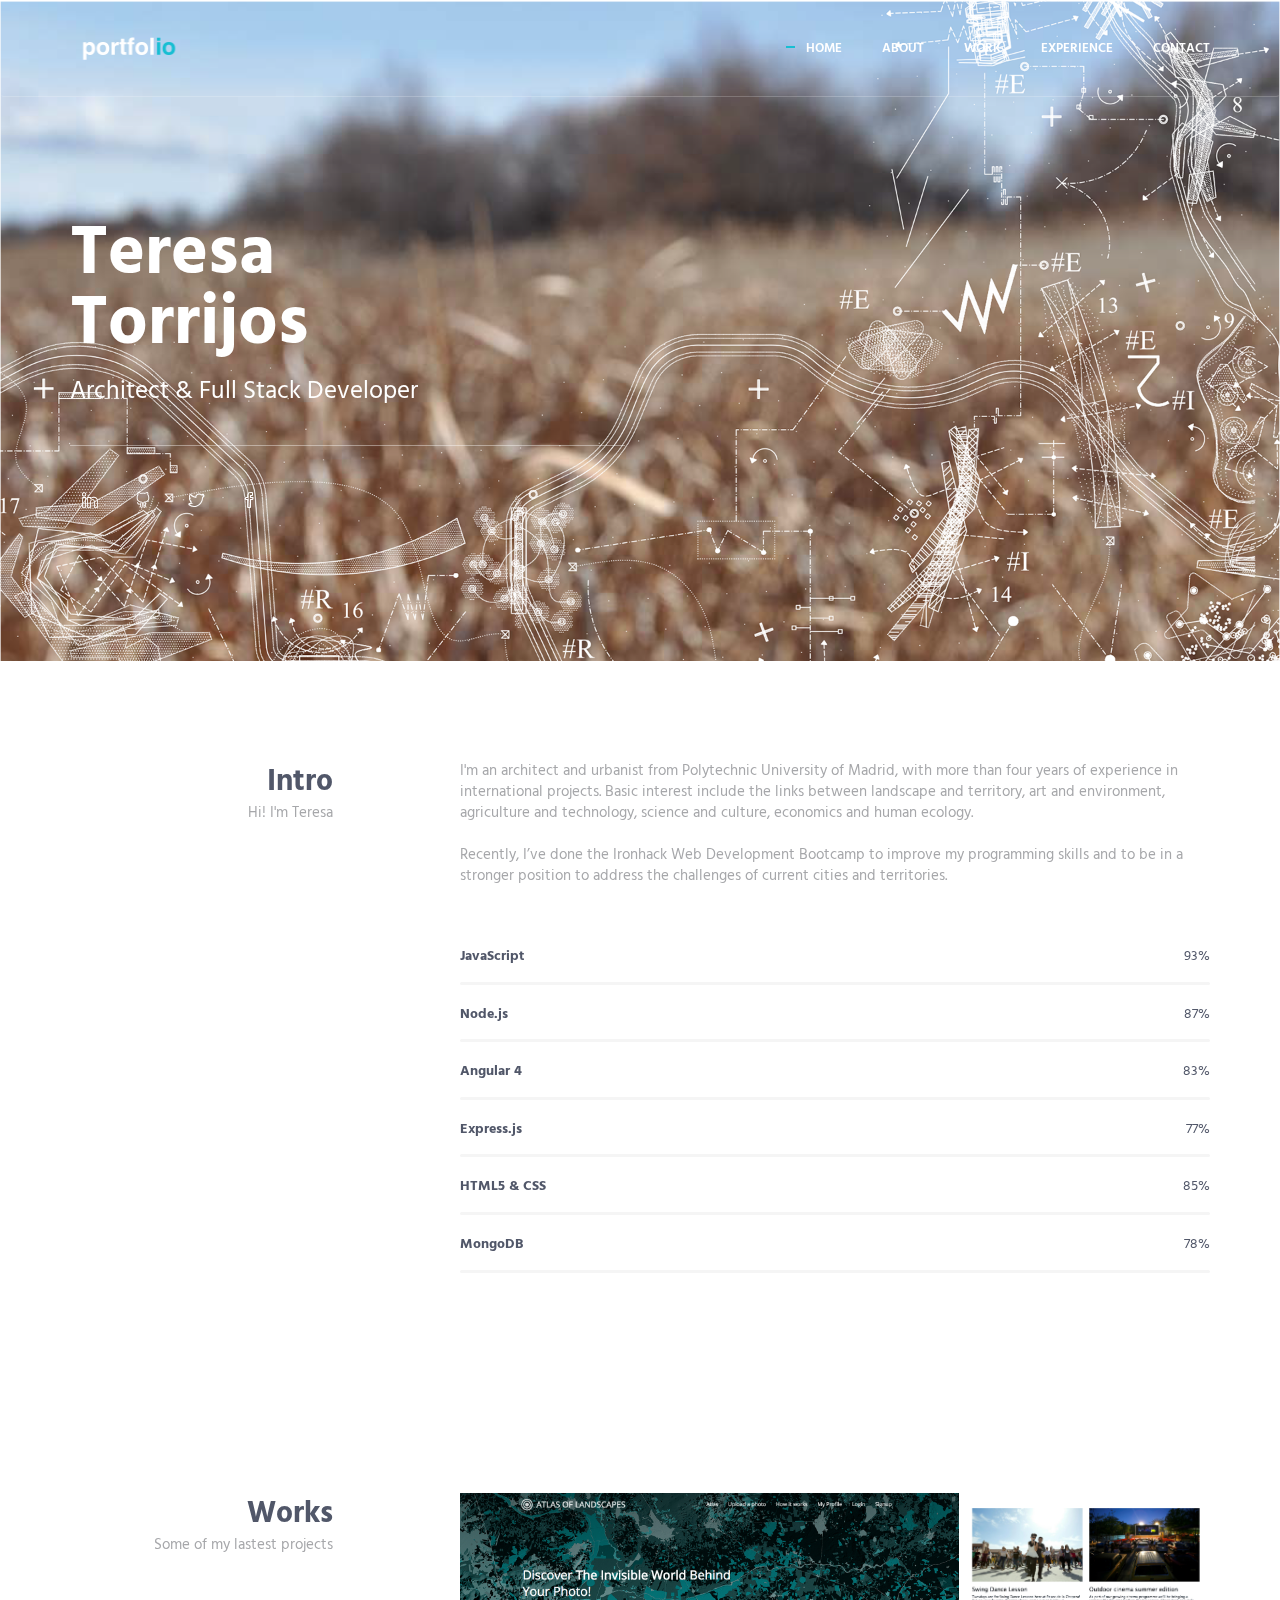
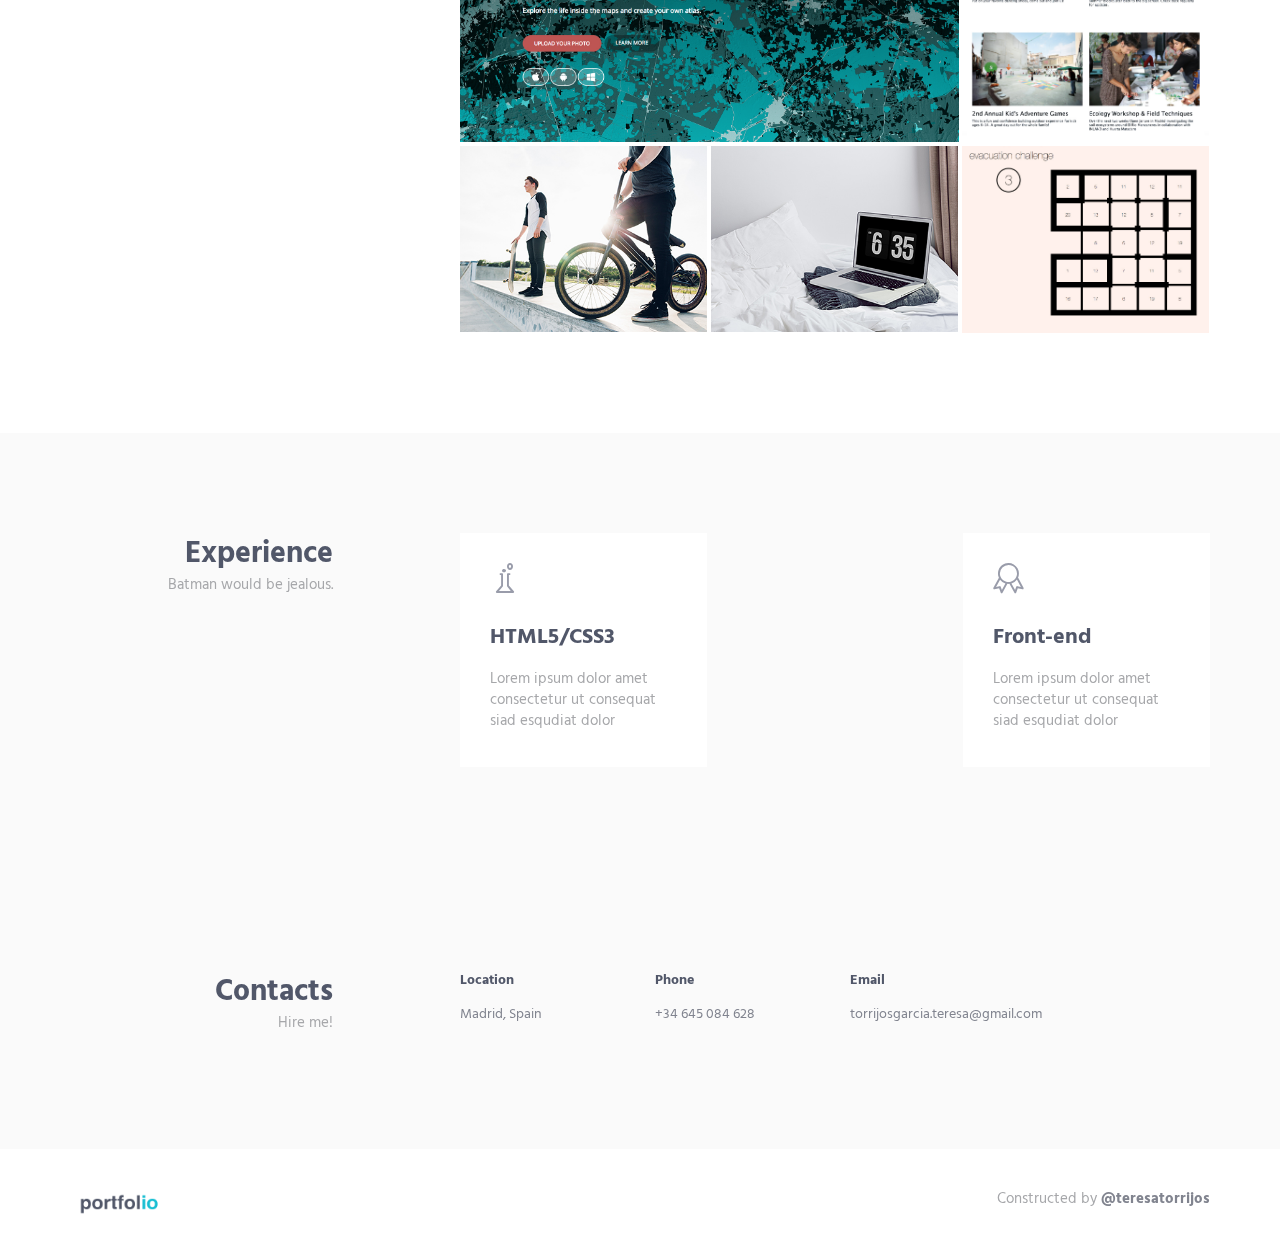
==== index.html @ eb43643d "WIP" ====
<!DOCTYPE html>

<html lang="en" class="no-js">
<!-- BEGIN HEAD -->

<head>
  <meta charset="utf-8" />
  <title>Teresa Torrijos Portfolio</title>
  <meta http-equiv="X-UA-Compatible" content="IE=edge">
  <meta content="width=device-width, initial-scale=1" name="viewport" />
  <meta content="" name="description" />
  <meta content="" name="author" />

  <!-- GLOBAL MANDATORY STYLES -->
  <link href="http://fonts.googleapis.com/css?family=Hind:300,400,500,600,700" rel="stylesheet" type="text/css">
  <link href="vendor/simple-line-icons/css/simple-line-icons.css" rel="stylesheet" type="text/css" />
  <link href="vendor/bootstrap/css/bootstrap.min.css" rel="stylesheet" type="text/css" />

  <!-- PAGE LEVEL PLUGIN STYLES -->
  <link href="css/animate.css" rel="stylesheet">

  <!-- THEME STYLES -->
  <link href="css/layout.min.css" rel="stylesheet" type="text/css" />

  <!-- Favicon -->
  <link rel="shortcut icon" href="favicon.ico" />
</head>
<!-- END HEAD -->

<!-- BODY -->

<body id="body" data-spy="scroll" data-target=".header">

  <!--========== HEADER ==========-->
  <header class="header navbar-fixed-top">
    <!-- Navbar -->
    <nav class="navbar" role="navigation">
      <div class="container">
        <!-- Brand and toggle get grouped for better mobile display -->
        <div class="menu-container js_nav-item">
          <button type="button" class="navbar-toggle" data-toggle="collapse" data-target=".nav-collapse">
                            <span class="sr-only">Toggle navigation</span>
                            <span class="toggle-icon"></span>
                        </button>

          <!-- Logo -->
          <div class="logo">
            <a class="logo-wrap" href="#body">
                                <img class="logo-img logo-img-main" src="img/logo1_w.png" alt="Logo">
                                <img class="logo-img logo-img-active" src="img/logo1.png" alt="Logo">
                            </a>
          </div>
          <!-- End Logo -->
        </div>

        <!-- Collect the nav links, forms, and other content for toggling -->
        <div class="collapse navbar-collapse nav-collapse">
          <div class="menu-container">
            <ul class="nav navbar-nav navbar-nav-right">
              <li class="js_nav-item nav-item"><a class="nav-item-child nav-item-hover" href="#body">Home</a></li>
              <li class="js_nav-item nav-item"><a class="nav-item-child nav-item-hover" href="#about">About</a></li>
              <li class="js_nav-item nav-item"><a class="nav-item-child nav-item-hover" href="#work">Work</a></li>
              <li class="js_nav-item nav-item"><a class="nav-item-child nav-item-hover" href="#experience">Experience</a></li>
              <li class="js_nav-item nav-item"><a class="nav-item-child nav-item-hover" href="#contact">Contact</a></li>
            </ul>
          </div>
        </div>
        <!-- End Navbar Collapse -->
      </div>
    </nav>
    <!-- Navbar -->
  </header>
  <!--========== END HEADER ==========-->

  <!--========== SLIDER ==========-->
  <div class="promo-block parallax-window" data-parallax="scroll" data-image-src="img/1920x1080/dibujoss.png">
    <div class="container">
      <div class="row">
        <div class="col-sm-6">
          <div class="promo-block-divider">
            <h1 class="promo-block-title">Teresa <br/> Torrijos</h1>
            <p class="promo-block-text">Architect &amp; Full Stack Developer</p>
          </div>
          <ul class="list-inline">
            <li><a href="https://www.linkedin.com/in/teresa-torrijos-garcia/" class="social-icons"><i class="icon-social-linkedin"></i></a></li>
            <li><a href="https://github.com/teresatorrijos" class="social-icons"><i class="icon-social-github"></i></a></li>
            <li><a href="https://twitter.com/teresatorrijos" class="social-icons"><i class="icon-social-twitter"></i></a></li>
            <li><a href="https://www.facebook.com/teresa.torrijos.garcia" class="social-icons"><i class="icon-social-facebook"></i></a></li>
            <!-- <li><a href="#" class="social-icons"><i class="icon-social-linkedin"></i></a></li> -->
          </ul>
        </div>
      </div>
      <!--// end row -->
    </div>
  </div>
  <!--========== SLIDER ==========-->

  <!--========== PAGE LAYOUT ==========-->
  <!-- About -->
  <div id="about">
    <div class="container content-lg">
      <div class="row">
        <div class="col-sm-3 sm-margin-b-30">
          <div class="text-right sm-text-left">
            <h2 class="margin-b-0">Intro</h2>
            <p>Hi! I'm Teresa</p>
          </div>
        </div>
        <div class="col-sm-8 col-sm-offset-1">
          <div class="margin-b-60">
            <p>I'm an architect and urbanist from Polytechnic University of Madrid, with more than four years of experience in international projects. Basic interest include the links between landscape and territory, art and environment, agriculture and
              technology, science and culture, economics and human ecology. <br>
              <br>
              Recently, I’ve done the Ironhack Web Development Bootcamp to improve my programming skills and to be in a stronger position to address the challenges of current cities and territories.
              </p>
          </div>

          <!-- Progress Box -->
          <div class="progress-box">
            <h5>JavaScript <span class="color-heading pull-right">93%</span></h5>
            <div class="progress">
              <div class="progress-bar bg-color-base" role="progressbar" data-width="93"></div>
            </div>
          </div>
          <div class="progress-box">
            <h5>Node.js <span class="color-heading pull-right">87%</span></h5>
            <div class="progress">
              <div class="progress-bar bg-color-base" role="progressbar" data-width="87"></div>
            </div>
          </div>
          <div class="progress-box">
            <h5>Angular 4 <span class="color-heading pull-right">83%</span></h5>
            <div class="progress">
              <div class="progress-bar bg-color-base" role="progressbar" data-width="83"></div>
            </div>
          </div>
          <div class="progress-box">
            <h5>Express.js <span class="color-heading pull-right">77%</span></h5>
            <div class="progress">
              <div class="progress-bar bg-color-base" role="progressbar" data-width="77"></div>
            </div>
          </div>
          <div class="progress-box">
            <h5>HTML5 & CSS <span class="color-heading pull-right">85%</span></h5>
            <div class="progress">
              <div class="progress-bar bg-color-base" role="progressbar" data-width="85"></div>
            </div>
          </div>
          <div class="progress-box">
            <h5>MongoDB <span class="color-heading pull-right">78%</span></h5>
            <div class="progress">
              <div class="progress-bar bg-color-base" role="progressbar" data-width="78"></div>
            </div>
          </div>
          <!-- End Progress Box -->
        </div>
      </div>
      <!--// end row -->
    </div>
  </div>
  <!-- End About -->

  <!-- Work -->
  <div id="work">
    <div class="container content-lg">
      <div class="row">
        <div class="col-sm-3 sm-margin-b-30">
          <div class="text-right sm-text-left">
            <h2 class="margin-b-0">Works</h2>
            <p>Some of my lastest projects</p>
          </div>
        </div>
        <div class="col-sm-8 col-sm-offset-1">
          <!-- Masonry Grid -->
          <div class="masonry-grid row row-space-2">
            <div class="masonry-grid-sizer col-xs-6 col-sm-6 col-md-1"></div>
            <div class="masonry-grid-item col-xs-12 col-sm-6 col-md-8 margin-b-4">
              <!-- Work -->
              <div class="work work-popup-trigger">
                <div class="work-overlay">
                  <img class="full-width img-responsive" src="img/800x400/atlas.jpg" alt="Atlas of Landscapes">
                </div>
                <div class="work-popup-overlay">
                  <div class="work-popup-content">
                    <a href="javascript:void(0);" class="work-popup-close">Hide</a>
                    <div class="margin-b-30">
                      <h3 class="margin-b-5">Atlas of Landscapes</h3>
                      <span>Final Project for Ironhack Web Dev Bootcamp</span>
                    </div>
                    <div class="row">
                      <div class="col-sm-8 work-popup-content-divider sm-margin-b-20">
                        <div class="margin-t-10 sm-margin-t-0">
                          <p>Duis aute irure dolor in reprehenderit in voluptate velit esse cillum dolore eu fugiat nulla pariatur. Excepteur sint occaecat cupidatat non proident, sunt in culpa qui officia deserunt mollit anim id est laborum.</p>
                          <!-- <p>Lorem ipsum dolor sit amet, consectetur adipisicing elit, sed do eiusmod tempor incididunt ut labore et dolore magna aliqua. Ut enim ad minim veniam, quis nostrud.</p> -->
                          <ul class="list-inline work-popup-tag">
                            <li class="work-popup-tag-item"><a class="work-popup-tag-link" target="_blank"  href="https://atlasofplaces.herokuapp.com/home">Open it here!</a></li>
                          </ul>
                        </div>
                      </div>
                      <div class="col-sm-4">
                        <div class="margin-t-10 sm-margin-t-0">
                          <p class="margin-b-5"><strong>Category:</strong> Web Development</p>
                          <p class="margin-b-5"><strong>Author:</strong> Teresa Torrijos</p>
                          <p class="margin-b-5"><strong>Year:</strong> 2017</p>
                          <!-- <p class="margin-b-5"><strong>Customer:</strong> Keenthemes</p> -->
                        </div>
                      </div>
                    </div>
                  </div>
                </div>
              </div>
              <!-- End Work -->
            </div>
            <div class="masonry-grid-item col-xs-12 col-sm-6 col-md-4 margin-b-4">
              <!-- Work -->
              <div class="work work-popup-trigger">
                <div class="work-overlay">
                  <img class="full-width img-responsive" src="img/397x400/community.jpg" alt="Community Plans">
                </div>
                <div class="work-popup-overlay">
                  <div class="work-popup-content">
                    <a href="javascript:void(0);" class="work-popup-close">Hide</a>
                    <div class="margin-b-30">
                      <h3 class="margin-b-5">Community Plans</h3>
                      <span>Second Project of Ironhack Web Dev Bootcamp</span>
                    </div>
                    <div class="row">
                      <div class="col-sm-8 work-popup-content-divider sm-margin-b-20">
                        <div class="margin-t-10 sm-margin-t-0">
                          <p>Duis aute irure dolor in reprehenderit in voluptate velit esse cillum dolore eu fugiat nulla pariatur. Excepteur sint occaecat cupidatat non proident, sunt in culpa qui officia deserunt mollit anim id est laborum.</p>
                          <p>Lorem ipsum dolor sit amet, consectetur adipisicing elit, sed do eiusmod tempor incididunt ut labore et dolore magna aliqua. Ut enim ad minim veniam, quis nostrud.</p>
                          <ul class="list-inline work-popup-tag">
                            <li class="work-popup-tag-item"><a class="work-popup-tag-link" target="_blank" href="https://comunity-plan.herokuapp.com/">Open it here!</a></li>
                          </ul>
                        </div>
                      </div>
                      <div class="col-sm-4">
                        <div class="margin-t-10 sm-margin-t-0">
                          <p class="margin-b-5"><strong>Project Leader:</strong> John Doe</p>
                          <p class="margin-b-5"><strong>Designer:</strong> Alisa Keys</p>
                          <p class="margin-b-5"><strong>Developer:</strong> Mark Doe</p>
                          <p class="margin-b-5"><strong>Customer:</strong> Keenthemes</p>
                        </div>
                      </div>
                    </div>
                  </div>
                </div>
              </div>
              <!-- End Work -->
            </div>
            <div class="masonry-grid-item col-xs-12 col-sm-6 col-md-4 md-margin-b-4">
              <!-- Work -->
              <div class="work work-popup-trigger">
                <div class="work-overlay">
                  <img class="full-width img-responsive" src="img/397x300/game.jpg" alt="Evacuation Challenge Game">
                </div>
                <div class="work-popup-overlay">
                  <div class="work-popup-content">
                    <a href="javascript:void(0);" class="work-popup-close">Hide</a>
                    <div class="margin-b-30">
                      <h3 class="margin-b-5">Evacuation Challenge Game</h3>
                      <span>First Project of Ironhack Web Dev Bootcamp</span>
                    </div>
                    <div class="row">
                      <div class="col-sm-8 work-popup-content-divider sm-margin-b-20">
                        <div class="margin-t-10 sm-margin-t-0">
                          <p>Duis aute irure dolor in reprehenderit in voluptate velit esse cillum dolore eu fugiat nulla pariatur. Excepteur sint occaecat cupidatat non proident, sunt in culpa qui officia deserunt mollit anim id est laborum.</p>
                          <p>Lorem ipsum dolor sit amet, consectetur adipisicing elit, sed do eiusmod tempor incididunt ut labore et dolore magna aliqua. Ut enim ad minim veniam, quis nostrud.</p>
                          <ul class="list-inline work-popup-tag">
                            <li class="work-popup-tag-item"><a class="work-popup-tag-link" target="_blank" href="https://teresatorrijos.github.io/Evacuation-Challenge-Game/">Open it here!</a></li>
                          </ul>
                        </div>
                      </div>
                      <div class="col-sm-4">
                        <div class="margin-t-10 sm-margin-t-0">
                          <p class="margin-b-5"><strong>Project Leader:</strong> John Doe</p>
                          <p class="margin-b-5"><strong>Designer:</strong> Alisa Keys</p>
                          <p class="margin-b-5"><strong>Developer:</strong> Mark Doe</p>
                          <p class="margin-b-5"><strong>Customer:</strong> Keenthemes</p>
                        </div>
                      </div>
                    </div>
                  </div>
                </div>
              </div>
              <!-- End Work -->
            </div>
            <div class="masonry-grid-item col-xs-12 col-sm-6 col-md-4 md-margin-b-4">
              <!-- Work -->
              <div class="work work-popup-trigger">
                <div class="work-overlay">
                  <img class="full-width img-responsive" src="img/397x300/02.jpg" alt="Portfolio Image">
                </div>
                <div class="work-popup-overlay">
                  <div class="work-popup-content">
                    <a href="javascript:void(0);" class="work-popup-close">Hide</a>
                    <div class="margin-b-30">
                      <h3 class="margin-b-5">Art Of Coding</h3>
                      <span>Clean &amp; Minimalistic Design</span>
                    </div>
                    <div class="row">
                      <div class="col-sm-8 work-popup-content-divider sm-margin-b-20">
                        <div class="margin-t-10 sm-margin-t-0">
                          <p>Duis aute irure dolor in reprehenderit in voluptate velit esse cillum dolore eu fugiat nulla pariatur. Excepteur sint occaecat cupidatat non proident, sunt in culpa qui officia deserunt mollit anim id est laborum.</p>
                          <p>Lorem ipsum dolor sit amet, consectetur adipisicing elit, sed do eiusmod tempor incididunt ut labore et dolore magna aliqua. Ut enim ad minim veniam, quis nostrud.</p>
                          <ul class="list-inline work-popup-tag">
                            <li class="work-popup-tag-item"><a class="work-popup-tag-link" href="#">Design,</a></li>
                            <li class="work-popup-tag-item"><a class="work-popup-tag-link" href="#">Coding,</a></li>
                            <li class="work-popup-tag-item"><a class="work-popup-tag-link" href="#">Portfolio</a></li>
                          </ul>
                        </div>
                      </div>
                      <div class="col-sm-4">
                        <div class="margin-t-10 sm-margin-t-0">
                          <p class="margin-b-5"><strong>Project Leader:</strong> John Doe</p>
                          <p class="margin-b-5"><strong>Designer:</strong> Alisa Keys</p>
                          <p class="margin-b-5"><strong>Developer:</strong> Mark Doe</p>
                          <p class="margin-b-5"><strong>Customer:</strong> Keenthemes</p>
                        </div>
                      </div>
                    </div>
                  </div>
                </div>
              </div>
              <!-- End Work -->
            </div>
            <div class="masonry-grid-item col-xs-12 col-sm-6 col-md-4">
              <!-- Work -->
              <div class="work work-popup-trigger">
                <div class="work-overlay">
                  <img class="full-width img-responsive" src="img/397x300/03.jpg" alt="Portfolio Image">
                </div>
                <div class="work-popup-overlay">
                  <div class="work-popup-content">
                    <a href="javascript:void(0);" class="work-popup-close">Hide</a>
                    <div class="margin-b-30">
                      <h3 class="margin-b-5">Art Of Coding</h3>
                      <span>Clean &amp; Minimalistic Design</span>
                    </div>
                    <div class="row">
                      <div class="col-sm-8 work-popup-content-divider sm-margin-b-20">
                        <div class="margin-t-10 sm-margin-t-0">
                          <p>Duis aute irure dolor in reprehenderit in voluptate velit esse cillum dolore eu fugiat nulla pariatur. Excepteur sint occaecat cupidatat non proident, sunt in culpa qui officia deserunt mollit anim id est laborum.</p>
                          <p>Lorem ipsum dolor sit amet, consectetur adipisicing elit, sed do eiusmod tempor incididunt ut labore et dolore magna aliqua. Ut enim ad minim veniam, quis nostrud.</p>
                          <ul class="list-inline work-popup-tag">
                            <li class="work-popup-tag-item"><a class="work-popup-tag-link" href="#">Design,</a></li>
                            <li class="work-popup-tag-item"><a class="work-popup-tag-link" href="#">Coding,</a></li>
                            <li class="work-popup-tag-item"><a class="work-popup-tag-link" href="#">Portfolio</a></li>
                          </ul>
                        </div>
                      </div>
                      <div class="col-sm-4">
                        <div class="margin-t-10 sm-margin-t-0">
                          <p class="margin-b-5"><strong>Project Leader:</strong> John Doe</p>
                          <p class="margin-b-5"><strong>Designer:</strong> Alisa Keys</p>
                          <p class="margin-b-5"><strong>Developer:</strong> Mark Doe</p>
                          <p class="margin-b-5"><strong>Customer:</strong> Keenthemes</p>
                        </div>
                      </div>
                    </div>
                  </div>
                </div>
              </div>
              <!-- End Work -->
            </div>
          </div>
          <!-- End Masonry Grid -->
        </div>
      </div>
      <!--// end row -->
    </div>
  </div>
  <!-- End Work -->
  <!-- Experience -->
  <div id="experience">
    <div class="bg-color-sky-light" data-auto-height="true">
      <div class="container content-lg">
        <div class="row">
          <div class="col-sm-3 sm-margin-b-30">
            <div class="text-right sm-text-left">
              <h2 class="margin-b-0">Experience</h2>
              <p>Batman would be jealous.</p>
            </div>
          </div>
          <div class="col-sm-8 col-sm-offset-1">
            <div class="row row-space-2 margin-b-4">
              <div class="col-md-4 md-margin-b-4">
                <div class="service" data-height="height">
                  <div class="service-element">
                    <i class="service-icon icon-chemistry"></i>
                  </div>
                  <div class="service-info">
                    <h3>HTML5/CSS3</h3>
                    <p class="margin-b-5">Lorem ipsum dolor amet consectetur ut consequat siad esqudiat dolor</p>
                  </div>
                  <a href="#" class="content-wrapper-link"></a>
                </div>
              </div>
              <div class="col-md-4 md-margin-b-4">
                <div class="service bg-color-base wow zoomIn" data-height="height" data-wow-duration=".3" data-wow-delay=".1s">
                  <div class="service-element">
                    <i class="service-icon color-white icon-screen-tablet"></i>
                  </div>
                  <div class="service-info">
                    <h3 class="color-white">Photoshop</h3>
                    <p class="color-white margin-b-5">Lorem ipsum dolor amet consectetur ut consequat siad esqudiat dolor</p>
                  </div>
                  <a href="#" class="content-wrapper-link"></a>
                </div>
              </div>
              <div class="col-md-4">
                <div class="service" data-height="height">
                  <div class="service-element">
                    <i class="service-icon icon-badge"></i>
                  </div>
                  <div class="service-info">
                    <h3>Front-end</h3>
                    <p class="margin-b-5">Lorem ipsum dolor amet consectetur ut consequat siad esqudiat dolor</p>
                  </div>
                  <a href="#" class="content-wrapper-link"></a>
                </div>
              </div>
            </div>
            <!--// end row -->
          </div>
        </div>
        <!--// end row -->
      </div>
    </div>
  </div>
  <!-- End Experience -->


  <!-- Contact -->
  <div id="contact">
    <div class="bg-color-sky-light">
      <div class="container content-lg">
        <div class="row">
          <div class="col-sm-3 sm-margin-b-30">
            <div class="text-right sm-text-left">
              <h2 class="margin-b-0">Contacts</h2>
              <p>Hire me!</p>
            </div>
          </div>
          <div class="col-sm-8 col-sm-offset-1">
            <div class="row">
              <div class="col-md-3 col-xs-6 md-margin-b-30">
                <h5>Location</h5>
                <a href="#">Madrid, Spain</a>
              </div>
              <div class="col-md-3 col-xs-6 md-margin-b-30">
                <h5>Phone</h5>
                <a href="#">+34 645 084 628</a>
              </div>
              <div class="col-md-3 col-xs-6">
                <h5>Email</h5>
                <a href="mailto:#">torrijosgarcia.teresa@gmail.com</a>
              </div>
              <!-- <div class="col-md-3 col-xs-6">
                <h5>Web</h5>
                <a href="#">this_web</a>
              </div> -->
            </div>
          </div>
        </div>
        <!--// end row -->
      </div>
    </div>
  </div>
  <!-- End Contact -->
  <!--========== END PAGE LAYOUT ==========-->

  <!--========== FOOTER ==========-->
  <footer class="footer">
    <div class="content container">
      <div class="row">
        <div class="col-xs-6">
          <img class="footer-logo" src="img/logo1.png" alt="Logo">
        </div>
        <div class="col-xs-6 text-right sm-text-left">
          <p class="margin-b-0">
            <!-- <a class="fweight-700" href="http://keenthemes.com/preview/aircv/"></a> -->
            Constructed by
            <a class="fweight-700" href="https://github.com/teresatorrijos">@teresatorrijos</a>
          </p>
        </div>
      </div>
      <!--// end row -->
    </div>
  </footer>
  <!--========== END FOOTER ==========-->

  <!-- Back To Top -->
  <a href="javascript:void(0);" class="js-back-to-top back-to-top">Top</a>

  <!-- JAVASCRIPTS(Load javascripts at bottom, this will reduce page load time) -->
  <!-- CORE PLUGINS -->
  <script src="vendor/jquery.min.js" type="text/javascript"></script>
  <script src="vendor/jquery-migrate.min.js" type="text/javascript"></script>
  <script src="vendor/bootstrap/js/bootstrap.min.js" type="text/javascript"></script>

  <!-- PAGE LEVEL PLUGINS -->
  <script src="vendor/jquery.easing.js" type="text/javascript"></script>
  <script src="vendor/jquery.back-to-top.js" type="text/javascript"></script>
  <script src="vendor/jquery.smooth-scroll.js" type="text/javascript"></script>
  <script src="vendor/jquery.wow.min.js" type="text/javascript"></script>
  <script src="vendor/jquery.parallax.min.js" type="text/javascript"></script>
  <script src="vendor/jquery.appear.js" type="text/javascript"></script>
  <script src="vendor/masonry/jquery.masonry.pkgd.min.js" type="text/javascript"></script>
  <script src="vendor/masonry/imagesloaded.pkgd.min.js" type="text/javascript"></script>

  <!-- PAGE LEVEL SCRIPTS -->
  <script src="js/layout.min.js" type="text/javascript"></script>
  <script src="js/components/progress-bar.min.js" type="text/javascript"></script>
  <script src="js/components/masonry.min.js" type="text/javascript"></script>
  <script src="js/components/wow.min.js" type="text/javascript"></script>

</body>
<!-- END BODY -->

</html>
---- vendor/simple-line-icons/css/simple-line-icons.css ----
@font-face {
  font-family: 'simple-line-icons';
  src: url('../fonts/Simple-Line-Icons.eot?v=2.3.2');
  src: url('../fonts/Simple-Line-Icons.eot?v=2.3.2#iefix') format('embedded-opentype'), url('../fonts/Simple-Line-Icons.woff2?v=2.3.2') format('woff2'), url('../fonts/Simple-Line-Icons.ttf?v=2.3.2') format('truetype'), url('../fonts/Simple-Line-Icons.woff?v=2.3.2') format('woff'), url('../fonts/Simple-Line-Icons.svg?v=2.3.2#simple-line-icons') format('svg');
  font-weight: normal;
  font-style: normal;
}
/*
 Use the following CSS code if you want to have a class per icon.
 Instead of a list of all class selectors, you can use the generic [class*="icon-"] selector, but it's slower:
*/
.icon-user,
.icon-people,
.icon-user-female,
.icon-user-follow,
.icon-user-following,
.icon-user-unfollow,
.icon-login,
.icon-logout,
.icon-emotsmile,
.icon-phone,
.icon-call-end,
.icon-call-in,
.icon-call-out,
.icon-map,
.icon-location-pin,
.icon-direction,
.icon-directions,
.icon-compass,
.icon-layers,
.icon-menu,
.icon-list,
.icon-options-vertical,
.icon-options,
.icon-arrow-down,
.icon-arrow-left,
.icon-arrow-right,
.icon-arrow-up,
.icon-arrow-up-circle,
.icon-arrow-left-circle,
.icon-arrow-right-circle,
.icon-arrow-down-circle,
.icon-check,
.icon-clock,
.icon-plus,
.icon-minus,
.icon-close,
.icon-exclamation,
.icon-organization,
.icon-trophy,
.icon-screen-smartphone,
.icon-screen-desktop,
.icon-plane,
.icon-notebook,
.icon-mustache,
.icon-mouse,
.icon-magnet,
.icon-energy,
.icon-disc,
.icon-cursor,
.icon-cursor-move,
.icon-crop,
.icon-chemistry,
.icon-speedometer,
.icon-shield,
.icon-screen-tablet,
.icon-magic-wand,
.icon-hourglass,
.icon-graduation,
.icon-ghost,
.icon-game-controller,
.icon-fire,
.icon-eyeglass,
.icon-envelope-open,
.icon-envelope-letter,
.icon-bell,
.icon-badge,
.icon-anchor,
.icon-wallet,
.icon-vector,
.icon-speech,
.icon-puzzle,
.icon-printer,
.icon-present,
.icon-playlist,
.icon-pin,
.icon-picture,
.icon-handbag,
.icon-globe-alt,
.icon-globe,
.icon-folder-alt,
.icon-folder,
.icon-film,
.icon-feed,
.icon-drop,
.icon-drawer,
.icon-docs,
.icon-doc,
.icon-diamond,
.icon-cup,
.icon-calculator,
.icon-bubbles,
.icon-briefcase,
.icon-book-open,
.icon-basket-loaded,
.icon-basket,
.icon-bag,
.icon-action-undo,
.icon-action-redo,
.icon-wrench,
.icon-umbrella,
.icon-trash,
.icon-tag,
.icon-support,
.icon-frame,
.icon-size-fullscreen,
.icon-size-actual,
.icon-shuffle,
.icon-share-alt,
.icon-share,
.icon-rocket,
.icon-question,
.icon-pie-chart,
.icon-pencil,
.icon-note,
.icon-loop,
.icon-home,
.icon-grid,
.icon-graph,
.icon-microphone,
.icon-music-tone-alt,
.icon-music-tone,
.icon-earphones-alt,
.icon-earphones,
.icon-equalizer,
.icon-like,
.icon-dislike,
.icon-control-start,
.icon-control-rewind,
.icon-control-play,
.icon-control-pause,
.icon-control-forward,
.icon-control-end,
.icon-volume-1,
.icon-volume-2,
.icon-volume-off,
.icon-calendar,
.icon-bulb,
.icon-chart,
.icon-ban,
.icon-bubble,
.icon-camrecorder,
.icon-camera,
.icon-cloud-download,
.icon-cloud-upload,
.icon-envelope,
.icon-eye,
.icon-flag,
.icon-heart,
.icon-info,
.icon-key,
.icon-link,
.icon-lock,
.icon-lock-open,
.icon-magnifier,
.icon-magnifier-add,
.icon-magnifier-remove,
.icon-paper-clip,
.icon-paper-plane,
.icon-power,
.icon-refresh,
.icon-reload,
.icon-settings,
.icon-star,
.icon-symbol-female,
.icon-symbol-male,
.icon-target,
.icon-credit-card,
.icon-paypal,
.icon-social-tumblr,
.icon-social-twitter,
.icon-social-facebook,
.icon-social-instagram,
.icon-social-linkedin,
.icon-social-pinterest,
.icon-social-github,
.icon-social-google,
.icon-social-reddit,
.icon-social-skype,
.icon-social-dribbble,
.icon-social-behance,
.icon-social-foursqare,
.icon-social-soundcloud,
.icon-social-spotify,
.icon-social-stumbleupon,
.icon-social-youtube,
.icon-social-dropbox {
  font-family: 'simple-line-icons';
  speak: none;
  font-style: normal;
  font-weight: normal;
  font-variant: normal;
  text-transform: none;
  line-height: 1;
  /* Better Font Rendering =========== */
  -webkit-font-smoothing: antialiased;
  -moz-osx-font-smoothing: grayscale;
}
.icon-user:before {
  content: "\e005";
}
.icon-people:before {
  content: "\e001";
}
.icon-user-female:before {
  content: "\e000";
}
.icon-user-follow:before {
  content: "\e002";
}
.icon-user-following:before {
  content: "\e003";
}
.icon-user-unfollow:before {
  content: "\e004";
}
.icon-login:before {
  content: "\e066";
}
.icon-logout:before {
  content: "\e065";
}
.icon-emotsmile:before {
  content: "\e021";
}
.icon-phone:before {
  content: "\e600";
}
.icon-call-end:before {
  content: "\e048";
}
.icon-call-in:before {
  content: "\e047";
}
.icon-call-out:before {
  content: "\e046";
}
.icon-map:before {
  content: "\e033";
}
.icon-location-pin:before {
  content: "\e096";
}
.icon-direction:before {
  content: "\e042";
}
.icon-directions:before {
  content: "\e041";
}
.icon-compass:before {
  content: "\e045";
}
.icon-layers:before {
  content: "\e034";
}
.icon-menu:before {
  content: "\e601";
}
.icon-list:before {
  content: "\e067";
}
.icon-options-vertical:before {
  content: "\e602";
}
.icon-options:before {
  content: "\e603";
}
.icon-arrow-down:before {
  content: "\e604";
}
.icon-arrow-left:before {
  content: "\e605";
}
.icon-arrow-right:before {
  content: "\e606";
}
.icon-arrow-up:before {
  content: "\e607";
}
.icon-arrow-up-circle:before {
  content: "\e078";
}
.icon-arrow-left-circle:before {
  content: "\e07a";
}
.icon-arrow-right-circle:before {
  content: "\e079";
}
.icon-arrow-down-circle:before {
  content: "\e07b";
}
.icon-check:before {
  content: "\e080";
}
.icon-clock:before {
  content: "\e081";
}
.icon-plus:before {
  content: "\e095";
}
.icon-minus:before {
  content: "\e615";
}
.icon-close:before {
  content: "\e082";
}
.icon-exclamation:before {
  content: "\e617";
}
.icon-organization:before {
  content: "\e616";
}
.icon-trophy:before {
  content: "\e006";
}
.icon-screen-smartphone:before {
  content: "\e010";
}
.icon-screen-desktop:before {
  content: "\e011";
}
.icon-plane:before {
  content: "\e012";
}
.icon-notebook:before {
  content: "\e013";
}
.icon-mustache:before {
  content: "\e014";
}
.icon-mouse:before {
  content: "\e015";
}
.icon-magnet:before {
  content: "\e016";
}
.icon-energy:before {
  content: "\e020";
}
.icon-disc:before {
  content: "\e022";
}
.icon-cursor:before {
  content: "\e06e";
}
.icon-cursor-move:before {
  content: "\e023";
}
.icon-crop:before {
  content: "\e024";
}
.icon-chemistry:before {
  content: "\e026";
}
.icon-speedometer:before {
  content: "\e007";
}
.icon-shield:before {
  content: "\e00e";
}
.icon-screen-tablet:before {
  content: "\e00f";
}
.icon-magic-wand:before {
  content: "\e017";
}
.icon-hourglass:before {
  content: "\e018";
}
.icon-graduation:before {
  content: "\e019";
}
.icon-ghost:before {
  content: "\e01a";
}
.icon-game-controller:before {
  content: "\e01b";
}
.icon-fire:before {
  content: "\e01c";
}
.icon-eyeglass:before {
  content: "\e01d";
}
.icon-envelope-open:before {
  content: "\e01e";
}
.icon-envelope-letter:before {
  content: "\e01f";
}
.icon-bell:before {
  content: "\e027";
}
.icon-badge:before {
  content: "\e028";
}
.icon-anchor:before {
  content: "\e029";
}
.icon-wallet:before {
  content: "\e02a";
}
.icon-vector:before {
  content: "\e02b";
}
.icon-speech:before {
  content: "\e02c";
}
.icon-puzzle:before {
  content: "\e02d";
}
.icon-printer:before {
  content: "\e02e";
}
.icon-present:before {
  content: "\e02f";
}
.icon-playlist:before {
  content: "\e030";
}
.icon-pin:before {
  content: "\e031";
}
.icon-picture:before {
  content: "\e032";
}
.icon-handbag:before {
  content: "\e035";
}
.icon-globe-alt:before {
  content: "\e036";
}
.icon-globe:before {
  content: "\e037";
}
.icon-folder-alt:before {
  content: "\e039";
}
.icon-folder:before {
  content: "\e089";
}
.icon-film:before {
  content: "\e03a";
}
.icon-feed:before {
  content: "\e03b";
}
.icon-drop:before {
  content: "\e03e";
}
.icon-drawer:before {
  content: "\e03f";
}
.icon-docs:before {
  content: "\e040";
}
.icon-doc:before {
  content: "\e085";
}
.icon-diamond:before {
  content: "\e043";
}
.icon-cup:before {
  content: "\e044";
}
.icon-calculator:before {
  content: "\e049";
}
.icon-bubbles:before {
  content: "\e04a";
}
.icon-briefcase:before {
  content: "\e04b";
}
.icon-book-open:before {
  content: "\e04c";
}
.icon-basket-loaded:before {
  content: "\e04d";
}
.icon-basket:before {
  content: "\e04e";
}
.icon-bag:before {
  content: "\e04f";
}
.icon-action-undo:before {
  content: "\e050";
}
.icon-action-redo:before {
  content: "\e051";
}
.icon-wrench:before {
  content: "\e052";
}
.icon-umbrella:before {
  content: "\e053";
}
.icon-trash:before {
  content: "\e054";
}
.icon-tag:before {
  content: "\e055";
}
.icon-support:before {
  content: "\e056";
}
.icon-frame:before {
  content: "\e038";
}
.icon-size-fullscreen:before {
  content: "\e057";
}
.icon-size-actual:before {
  content: "\e058";
}
.icon-shuffle:before {
  content: "\e059";
}
.icon-share-alt:before {
  content: "\e05a";
}
.icon-share:before {
  content: "\e05b";
}
.icon-rocket:before {
  content: "\e05c";
}
.icon-question:before {
  content: "\e05d";
}
.icon-pie-chart:before {
  content: "\e05e";
}
.icon-pencil:before {
  content: "\e05f";
}
.icon-note:before {
  content: "\e060";
}
.icon-loop:before {
  content: "\e064";
}
.icon-home:before {
  content: "\e069";
}
.icon-grid:before {
  content: "\e06a";
}
.icon-graph:before {
  content: "\e06b";
}
.icon-microphone:before {
  content: "\e063";
}
.icon-music-tone-alt:before {
  content: "\e061";
}
.icon-music-tone:before {
  content: "\e062";
}
.icon-earphones-alt:before {
  content: "\e03c";
}
.icon-earphones:before {
  content: "\e03d";
}
.icon-equalizer:before {
  content: "\e06c";
}
.icon-like:before {
  content: "\e068";
}
.icon-dislike:before {
  content: "\e06d";
}
.icon-control-start:before {
  content: "\e06f";
}
.icon-control-rewind:before {
  content: "\e070";
}
.icon-control-play:before {
  content: "\e071";
}
.icon-control-pause:before {
  content: "\e072";
}
.icon-control-forward:before {
  content: "\e073";
}
.icon-control-end:before {
  content: "\e074";
}
.icon-volume-1:before {
  content: "\e09f";
}
.icon-volume-2:before {
  content: "\e0a0";
}
.icon-volume-off:before {
  content: "\e0a1";
}
.icon-calendar:before {
  content: "\e075";
}
.icon-bulb:before {
  content: "\e076";
}
.icon-chart:before {
  content: "\e077";
}
.icon-ban:before {
  content: "\e07c";
}
.icon-bubble:before {
  content: "\e07d";
}
.icon-camrecorder:before {
  content: "\e07e";
}
.icon-camera:before {
  content: "\e07f";
}
.icon-cloud-download:before {
  content: "\e083";
}
.icon-cloud-upload:before {
  content: "\e084";
}
.icon-envelope:before {
  content: "\e086";
}
.icon-eye:before {
  content: "\e087";
}
.icon-flag:before {
  content: "\e088";
}
.icon-heart:before {
  content: "\e08a";
}
.icon-info:before {
  content: "\e08b";
}
.icon-key:before {
  content: "\e08c";
}
.icon-link:before {
  content: "\e08d";
}
.icon-lock:before {
  content: "\e08e";
}
.icon-lock-open:before {
  content: "\e08f";
}
.icon-magnifier:before {
  content: "\e090";
}
.icon-magnifier-add:before {
  content: "\e091";
}
.icon-magnifier-remove:before {
  content: "\e092";
}
.icon-paper-clip:before {
  content: "\e093";
}
.icon-paper-plane:before {
  content: "\e094";
}
.icon-power:before {
  content: "\e097";
}
.icon-refresh:before {
  content: "\e098";
}
.icon-reload:before {
  content: "\e099";
}
.icon-settings:before {
  content: "\e09a";
}
.icon-star:before {
  content: "\e09b";
}
.icon-symbol-female:before {
  content: "\e09c";
}
.icon-symbol-male:before {
  content: "\e09d";
}
.icon-target:before {
  content: "\e09e";
}
.icon-credit-card:before {
  content: "\e025";
}
.icon-paypal:before {
  content: "\e608";
}
.icon-social-tumblr:before {
  content: "\e00a";
}
.icon-social-twitter:before {
  content: "\e009";
}
.icon-social-facebook:before {
  content: "\e00b";
}
.icon-social-instagram:before {
  content: "\e609";
}
.icon-social-linkedin:before {
  content: "\e60a";
}
.icon-social-pinterest:before {
  content: "\e60b";
}
.icon-social-github:before {
  content: "\e60c";
}
.icon-social-google:before {
  content: "\e60d";
}
.icon-social-reddit:before {
  content: "\e60e";
}
.icon-social-skype:before {
  content: "\e60f";
}
.icon-social-dribbble:before {
  content: "\e00d";
}
.icon-social-behance:before {
  content: "\e610";
}
.icon-social-foursqare:before {
  content: "\e611";
}
.icon-social-soundcloud:before {
  content: "\e612";
}
.icon-social-spotify:before {
  content: "\e613";
}
.icon-social-stumbleupon:before {
  content: "\e614";
}
.icon-social-youtube:before {
  content: "\e008";
}
.icon-social-dropbox:before {
  content: "\e00c";
}
---- css/layout.min.css ----
.link, body {
  position: relative;
  font-family: Hind, sans-serif
}

.btn-theme, p {
  line-height: 1.4
}

.btn-theme.active.focus, .btn-theme.active:focus, .btn-theme.focus, .btn-theme:active.focus, .btn-theme:active:focus, .btn-theme:focus, :active, :focus, a, a:active, a:focus, a:hover {
  outline: 0
}

.btn-theme:hover, .progress-box .progress-bar {
  transition-property: all;
  transition-timing-function: cubic-bezier(.7, 1, .7, 1)
}

.header .nav-item-child, .link, a, body, em, h1, h2, h3, h4, h5, h6, li, li a, p, span {
  font-family: Hind, sans-serif
}

.header .nav-item-hover:after, .link:after, .work .work-overlay:before {
  content: " "
}

.back-to-top, .header .nav-item-child, .link {
  text-transform: uppercase
}

.back-to-top:focus, .back-to-top:hover, .btn-theme.focus, .btn-theme:focus, .btn-theme:hover, .content-wrapper-link, .header .logo-wrap:focus, .header .logo-wrap:hover, a:active, a:focus, a:hover, h1>a:focus, h2>a:focus, h3>a:focus, h4>a:focus, h5>a:focus, h6>a:focus {
  text-decoration: none
}

.container-full-width:after, .container-sm:after {
  clear: both
}

html {
  overflow-x: hidden
}

body, html, html a {
  -webkit-font-smoothing: antialiased
}

p {
  font-size: 15px;
  font-weight: 400;
  color: #a6a7aa;
  margin-bottom: 15px
}

em, li, li a {
  font-size: 16px;
  font-weight: 500;
  color: #515769
}

a {
  color: #81848f
}

a:active, a:focus, a:hover {
  color: #999caa
}

.link {
  font-size: 13px;
  font-weight: 600
}

.back-to-top, .form-control, span {
  font-weight: 400
}

.link:after {
  position: absolute;
  top: 8px;
  right: -15px;
  width: 9px;
  height: 2px;
  background: #17bed2
}

span {
  font-size: 14px;
  color: #bfc1c7
}

h1, h2, h3, h4, h5, h6 {
  font-weight: 700;
  color: #515769;
  line-height: 1.4;
  margin: 0 0 15px
}

h1>a, h2>a, h3>a, h4>a, h5>a, h6>a {
  color: #515769
}

h1>a:hover, h2>a:hover, h3>a:hover, h4>a:hover, h5>a:hover, h6>a:hover {
  color: #999caa;
  text-decoration: none
}

h1 {
  font-size: 40px
}

h2 {
  font-size: 30px
}

h3, h4 {
  font-size: 22px
}

::selection {
  color: #fff;
  background: #17bed2;
  text-shadow: none
}

::-webkit-selection {
  color: #fff;
  background: #17bed2;
  text-shadow: none
}

::-moz-selection {
  color: #fff;
  background: #17bed2;
  text-shadow: none
}

.section-seperator {
  border-bottom: 1px solid #edf0f2
}

.content-wrapper-link {
  position: absolute;
  top: 0;
  left: 0;
  right: 0;
  bottom: 0;
  display: block;
  z-index: 3
}

.btn-icon, .btn-theme, .work {
  position: relative
}

.btn-theme, .social-icons {
  display: inline-block;
  vertical-align: middle;
  text-align: center
}

.btn-theme {
  background-image: none;
  border-style: solid;
  white-space: nowrap;
  -ms-touch-action: manipulation;
  touch-action: manipulation;
  cursor: pointer;
  -webkit-user-select: none;
  -moz-user-select: none;
  -ms-user-select: none;
  user-select: none
}

.btn-theme:hover {
  transition-duration: .3s
}

.btn-theme.active, .btn-theme:active {
  background-image: none;
  outline: 0
}

.btn-theme.disabled, .btn-theme[disabled], fieldset[disabled] .btn-theme {
  cursor: not-allowed;
  box-shadow: none;
  opacity: .65;
  pointer-events: none
}

.btn-icon {
  top: 1px;
  margin-right: 10px
}

.btn-white-bg {
  color: #515769;
  background: #fff;
  border-color: transparent;
  border-width: 0
}

.btn-white-bg.focus, .btn-white-bg:focus, .btn-white-bg:hover {
  color: #fff;
  background: #17bed2;
  border-color: transparent
}

.btn-white-brd {
  color: #fff;
  background: 0 0;
  border-color: #fff;
  border-width: 2px
}

.btn-white-brd.focus, .btn-white-brd:focus, .btn-white-brd:hover {
  color: #515769;
  background: #fff;
  border-color: #fff
}

.btn-default-bg {
  color: #515769;
  background: #f3f4f5;
  border-color: transparent;
  border-width: 0
}

.btn-default-bg.focus, .btn-default-bg:focus, .btn-default-bg:hover {
  color: #fff;
  background: #17bed2;
  border-color: transparent
}

.btn-theme-sm {
  font-size: 13px;
  font-weight: 600;
  padding: 15px 40px
}

.btn-theme-md {
  font-size: 15px;
  font-weight: 600;
  padding: 20px 30px
}

.progress-box .progress {
  box-shadow: none;
  height: 3px
}

.progress-box .progress-bar {
  transition-duration: 2s
}

.social-icons {
  width: 40px;
  height: 40px;
  font-size: 16px;
  color: #fff;
  border-radius: 50%;
  padding: 11px;
  transition-duration: .3s;
  transition-property: all;
  transition-timing-function: cubic-bezier(.7, 1, .7, 1)
}

.work .work-overlay:before, .work .work-popup-overlay {
  top: 0;
  width: 100%;
  height: 100%;
  transition-property: all;
  transition-timing-function: cubic-bezier(.7, 1, .7, 1);
  transition-duration: .3s;
  left: 0
}

.social-icons:hover {
  color: #515769;
  background: #fff;
  transition-duration: .3s;
  transition-property: all;
  transition-timing-function: cubic-bezier(.7, 1, .7, 1)
}

.promo-block {
  padding: 220px 0 130px
}

.promo-block .promo-block-title {
  font-size: 70px;
  color: #fff;
  line-height: 1
}

@media (max-width:480px) {
  .promo-block .promo-block-title {
    font-size: 50px
  }
}

.promo-block .promo-block-text {
  font-size: 25px;
  color: #fff
}

.promo-block .promo-block-divider {
  border-bottom: 1px solid rgba(255, 255, 255, .4);
  padding-bottom: 20px;
  margin-bottom: 35px
}

.service {
  background: #fff;
  padding: 30px
}

.service .service-element, .service .service-info {
  -webkit-transform: translate3d(0, 0, 0);
  -moz-transform: translate3d(0, 0, 0);
  transform: translate3d(0, 0, 0);
  transition-duration: .3s;
  transition-property: all;
  transition-timing-function: cubic-bezier(.7, 1, .7, 1)
}

.service .service-icon {
  display: block;
  font-size: 30px;
  color: #999caa;
  margin-bottom: 30px
}

.service:hover .service-element {
  opacity: 0;
  -webkit-transform: translate3d(0, -100%, 0);
  -moz-transform: translate3d(0, -100%, 0);
  transform: translate3d(0, -100%, 0);
  transition-duration: .3s;
  transition-property: all;
  transition-timing-function: cubic-bezier(.7, 1, .7, 1)
}

.service:hover .service-info {
  -webkit-transform: translate3d(0, -30%, 0);
  -moz-transform: translate3d(0, -30%, 0);
  transform: translate3d(0, -30%, 0);
  transition-duration: .3s;
  transition-property: all;
  transition-timing-function: cubic-bezier(.7, 1, .7, 1)
}

.work {
  display: block
}

.work .work-overlay {
  position: relative;
  cursor: pointer
}

.work .work-overlay:before {
  position: absolute;
  background: 0 0
}

.work:hover .work-overlay:before {
  background: rgba(0, 0, 0, .5);
  transition-duration: .3s;
  transition-property: all;
  transition-timing-function: cubic-bezier(.7, 1, .7, 1)
}

.work .work-popup-overlay {
  position: fixed;
  right: 0;
  z-index: 99999;
  opacity: 0;
  visibility: hidden;
  -webkit-backface-visibility: hidden;
  backface-visibility: hidden;
  overflow-x: hidden;
  background: rgba(81, 87, 105, .4)
}

.work .work-popup-overlay-show {
  opacity: 1;
  visibility: visible;
  -webkit-backface-visibility: visible;
  backface-visibility: visible;
  transition-duration: .3s;
  transition-property: all;
  transition-timing-function: cubic-bezier(.7, 1, .7, 1)
}

.work .work-popup-content {
  position: absolute;
  top: 50%;
  left: 0;
  right: 0;
  width: 730px;
  height: auto;
  display: block;
  background: #fff;
  padding: 30px;
  margin: 0 auto;
  -webkit-transform: translate3d(0, -50%, 0);
  -moz-transform: translate3d(0, -50%, 0);
  transform: translate3d(0, -50%, 0)
}

.header .logo-img, .header .logo-img-main, .header .logo-wrap {
  display: inline-block
}

.work .work-popup-content-divider {
  border-right: 1px solid #cdcecf
}

@media (max-width:768px) {
  .work .work-popup-content {
    width: 95%
  }
  .work .work-popup-content-divider {
    border-right: none;
    border-bottom: 1px solid #cdcecf
  }
}

.work .work-popup-close {
  float: right;
  font-size: 13px;
  font-weight: 700;
  color: #c5c6cb;
  transition-duration: .3s;
  transition-property: all;
  transition-timing-function: cubic-bezier(.7, 1, .7, 1)
}

.work .work-popup-close:hover {
  color: #aaacb3;
  transition-duration: .3s;
  transition-property: all;
  transition-timing-function: cubic-bezier(.7, 1, .7, 1)
}

.work .work-popup-tag {
  margin: 0
}

.work .work-popup-tag-item {
  padding: 0 2px
}

.work .work-popup-tag-link {
  font-size: 15px
}

.footer .footer-logo {
  width: 100px;
  height: auto
}

.navbar-fixed-top .navbar-collapse {
  max-height: 100%
}

.header .navbar {
  margin-bottom: 0;
  border-bottom: 1px solid rgba(255, 255, 255, .2);
  transition-duration: .3s;
  transition-property: all;
  transition-timing-function: cubic-bezier(.7, 1, .7, 1)
}

.header .navbar-toggle {
  width: 25px;
  height: 25px;
  border: none;
  padding: 0;
  margin: 35px 0
}

.header .navbar-toggle .toggle-icon {
  position: relative;
  width: 21px;
  height: 1px;
  display: inline-block;
  background: #515769;
  transition-duration: .3s;
  transition-property: all;
  transition-timing-function: cubic-bezier(.7, 1, .7, 1)
}

.header .navbar-toggle .toggle-icon:after, .header .navbar-toggle .toggle-icon:before {
  position: absolute;
  left: 0;
  background: #515769;
  content: " "
}

.header .navbar-toggle .toggle-icon:before {
  width: 10px;
  height: 1px;
  bottom: 10px;
  -webkit-transform: rotate(0);
  -moz-transform: rotate(0);
  transform: rotate(0);
  transition-duration: .3s;
  transition-property: all;
  transition-timing-function: cubic-bezier(.7, 1, .7, 1)
}

.header .navbar-toggle .toggle-icon:after {
  width: 16px;
  height: 1px;
  top: -5px;
  -webkit-transform: rotate(0);
  -moz-transform: rotate(0);
  transform: rotate(0);
  transition-duration: .3s;
  transition-property: all;
  transition-timing-function: cubic-bezier(.7, 1, .7, 1)
}

.header .navbar-toggle:hover .toggle-icon {
  background: #17bed2;
  transition-duration: .3s;
  transition-property: all;
  transition-timing-function: cubic-bezier(.7, 1, .7, 1)
}

.header .navbar-toggle:hover .toggle-icon:after, .header .navbar-toggle:hover .toggle-icon:before {
  width: 21px;
  height: 1px;
  background: #17bed2;
  transition-duration: .3s;
  transition-property: all;
  transition-timing-function: cubic-bezier(.7, 1, .7, 1)
}

.header .logo-img-active, .header .logo-img-main, .header .nav-item.active .nav-item-hover:after, .header .nav-item:hover .nav-item-hover:after {
  transition-duration: .4s;
  transition-property: all;
  transition-timing-function: cubic-bezier(.7, 1, .7, 1)
}

.header .navbar-toggle:hover .toggle-icon.is-clicked {
  background: rgba(81, 87, 105, 0)
}

.header .logo {
  width: 120px;
  height: 100px;
  float: left;
  max-height: 95px;
  line-height: 65px
}

.header .logo-wrap {
  padding: 15px 0
}

.header .logo-img {
  width: 120px;
  height: auto;
  max-width: 100%;
  max-height: 100%;
  vertical-align: middle
}

.header .logo-img-active {
  display: none
}

.header .nav-item, .header .nav-item-child {
  display: block;
  position: relative
}

.header .navbar-nav {
  padding-left: 0;
  margin-bottom: 0;
  list-style: none
}

.header .nav-item:last-child .nav-item-child {
  padding-right: 0
}

.header .nav-item.active .nav-item-hover:after, .header .nav-item:hover .nav-item-hover:after {
  opacity: 1
}

.header .nav-item-child {
  font-size: 13px;
  font-weight: 600;
  color: #fff;
  line-height: 55px;
  padding: 20px;
  transition-duration: .3s;
  transition-property: all;
  transition-timing-function: cubic-bezier(.7, 1, .7, 1)
}

.header .nav-item-child:focus, .header .nav-item-child:hover {
  background: inherit
}

.header .nav-item-hover {
  position: relative
}

.header .nav-item-hover:after {
  position: absolute;
  top: 45px;
  left: 0;
  width: 9px;
  height: 2px;
  background: #17bed2;
  opacity: 0;
  transition-duration: .4s;
  transition-property: all;
  transition-timing-function: cubic-bezier(.7, 1, .7, 1)
}

@media (max-width:991px) {
  .header {
    background: #fff
  }
  .header .navbar-toggle {
    display: block
  }
  .header .navbar-collapse.collapse {
    display: none!important
  }
  .header .navbar-collapse.collapse.in {
    display: block!important
  }
  .header .nav-collapse {
    padding-left: 0;
    padding-right: 0
  }
  .header .navbar-nav {
    margin: 0;
    float: none
  }
  .header .navbar-nav .nav-item {
    float: none
  }
  .header .menu-container:after, .header .menu-container:before {
    content: " ";
    display: table
  }
  .header .menu-container:after {
    clear: both
  }
  .header .logo .logo-img-main {
    display: none
  }
  .header .logo .logo-img-active {
    display: inline-block
  }
  .header .nav-item-child {
    color: #515769;
    line-height: 1.4;
    padding: 12px 12px 12px 15px
  }
  .header .nav-item-hover:after {
    position: absolute;
    top: 19px
  }
}

@media (max-width:767px) {
  .header .menu-container {
    padding-left: 15px;
    padding-right: 15px;
    margin-left: 0;
    margin-right: 0
  }
  .header .navbar>.container, .header .navbar>.container>.nav-collapse {
    padding-left: 0;
    padding-right: 0;
    margin-left: 0;
    margin-right: 0
  }
  .header .navbar>.container {
    width: auto
  }
}

@media (min-width:992px) {
  .header .navbar-nav-right {
    float: right
  }
  .page-on-scroll .header .navbar {
    background: #fff;
    border-bottom-color: #f0f0f0;
    transition-duration: .3s;
    transition-property: all;
    transition-timing-function: cubic-bezier(.7, 1, .7, 1)
  }
  .page-on-scroll .header .logo-img-active, .page-on-scroll .header .logo-img-main {
    transition-duration: .4s;
    transition-property: all;
    transition-timing-function: cubic-bezier(.7, 1, .7, 1)
  }
  .page-on-scroll .header .logo-img-main {
    display: none
  }
  .page-on-scroll .header .logo-img-active {
    display: inline-block
  }
  .page-on-scroll .header .nav-item-child {
    color: #515769;
    transition-duration: .3s;
    transition-property: all;
    transition-timing-function: cubic-bezier(.7, 1, .7, 1)
  }
}

.back-to-top, .back-to-top:hover {
  color: #fff;
  transition-property: all;
  transition-timing-function: cubic-bezier(.7, 1, .7, 1)
}

.back-to-top {
  position: fixed;
  right: 10px;
  bottom: 10px;
  display: inline-block;
  z-index: 9;
  width: 40px;
  height: 40px;
  font-size: 11px;
  text-align: center;
  line-height: 3;
  letter-spacing: 1px;
  background: #515769;
  border-radius: 3px;
  visibility: hidden;
  opacity: 0;
  padding: 5px;
  -webkit-transform: translate3d(0, 50px, 0);
  -moz-transform: translate3d(0, 50px, 0);
  transform: translate3d(0, 50px, 0);
  transition-duration: .3s
}

.container-full-width:after, .container-full-width:before, .container-sm:after, .container-sm:before {
  content: " ";
  display: table
}

.back-to-top:hover {
  transition-duration: .3s
}

.back-to-top.back-to-top-is-visible {
  visibility: visible;
  opacity: .6;
  -webkit-transform: translate3d(0, 0, 0);
  -moz-transform: translate3d(0, 0, 0);
  transform: translate3d(0, 0, 0);
  transition-duration: .3s;
  transition-property: all;
  transition-timing-function: cubic-bezier(.7, 1, .7, 1)
}

.back-to-top.back-to-top-is-visible:hover {
  opacity: 1;
  transition-duration: .3s;
  transition-property: all;
  transition-timing-function: cubic-bezier(.7, 1, .7, 1)
}

.back-to-top.back-to-top-fade-out {
  opacity: .4
}

.back-to-top.back-to-top-fade-out:hover {
  opacity: 1;
  transition-duration: .3s;
  transition-property: all;
  transition-timing-function: cubic-bezier(.7, 1, .7, 1)
}

.form-control {
  height: 50px;
  font-size: 14px;
  color: #a6a7aa;
  background: #fafafa;
  border: none;
  box-shadow: none;
  border-radius: 0;
  padding-left: 15px
}

.form-control::-moz-placeholder {
  color: #a6a7aa
}

.form-control:-ms-input-placeholder {
  color: #a6a7aa
}

.form-control::-webkit-input-placeholder {
  color: #a6a7aa
}

.form-control:focus {
  color: #515769;
  box-shadow: none
}

.form-control:focus::-moz-placeholder {
  color: #515769
}

.form-control:focus:-ms-input-placeholder {
  color: #515769
}

.form-control:focus::-webkit-input-placeholder {
  color: #515769
}

.color-base {
  color: #17bed2!important
}

.color-white {
  color: #fff!important
}

.color-heading {
  color: #515769!important
}

.color-subtitle {
  color: #a6a7aa!important
}

.color-link {
  color: #81848f!important
}

.color-link-hover {
  color: #999caa!important
}

.color-sky-light {
  color: #fafafa!important
}

.bg-color-base {
  background: #17bed2!important
}

.bg-color-white {
  background: #fff!important
}

.bg-color-heading {
  background: #515769!important
}

.bg-color-subtitle {
  background: #a6a7aa!important
}

.bg-color-link {
  background: #81848f!important
}

.bg-color-link-hover {
  background: #999caa!important
}

.bg-color-sky-light {
  background: #fafafa!important
}

.row-space-2 {
  margin-right: -2px;
  margin-left: -2px
}

.container-full-width, .container-sm {
  margin-right: auto;
  margin-left: auto
}

.row-space-2>[class*=col-] {
  padding-left: 2px;
  padding-right: 2px
}

.container-sm {
  padding-right: 15px;
  padding-left: 15px
}

@media (min-width:768px) {
  .container-sm {
    width: 750px
  }
}

@media (min-width:1200px) {
  .container-sm {
    width: 970px
  }
}

.content {
  padding-top: 40px;
  padding-bottom: 40px
}

.content-sm {
  padding-top: 60px;
  padding-bottom: 60px
}

.content-md {
  padding-top: 80px;
  padding-bottom: 80px
}

.content-lg {
  padding-top: 100px;
  padding-bottom: 100px
}

.full-width {
  width: 100%;
  height: auto
}

.fweight-300 {
  font-weight: 300!important
}

.fweight-400 {
  font-weight: 400!important
}

.fweight-500 {
  font-weight: 500!important
}

.fweight-600 {
  font-weight: 600!important
}

.fweight-700 {
  font-weight: 700!important
}

.margin-l-0 {
  margin-left: 0!important
}

.margin-l-5 {
  margin-left: 5px!important
}

.margin-l-10 {
  margin-left: 10px!important
}

.margin-l-20 {
  margin-left: 20px!important
}

.margin-r-0 {
  margin-right: 0!important
}

.margin-r-5 {
  margin-right: 5px!important
}

.margin-r-10 {
  margin-right: 10px!important
}

.margin-r-20 {
  margin-right: 20px!important
}

.margin-t-0 {
  margin-top: 0!important
}

.margin-t-5 {
  margin-top: 5px!important
}

.margin-t-10 {
  margin-top: 10px!important
}

.margin-t-20 {
  margin-top: 20px!important
}

.margin-t-30 {
  margin-top: 30px!important
}

.margin-t-40 {
  margin-top: 40px!important
}

.margin-t-50 {
  margin-top: 50px!important
}

.margin-t-60 {
  margin-top: 60px!important
}

.margin-b-0 {
  margin-bottom: 0!important
}

.margin-b-4 {
  margin-bottom: 4px!important
}

.margin-b-5 {
  margin-bottom: 5px!important
}

.margin-b-10 {
  margin-bottom: 10px!important
}

.margin-b-20 {
  margin-bottom: 20px!important
}

.margin-b-30 {
  margin-bottom: 30px!important
}

.margin-b-40 {
  margin-bottom: 40px!important
}

.margin-b-50 {
  margin-bottom: 50px!important
}

.margin-b-60 {
  margin-bottom: 60px!important
}

.margin-b-70 {
  margin-bottom: 70px!important
}

.margin-b-80 {
  margin-bottom: 80px!important
}

.margin-b-90 {
  margin-bottom: 90px!important
}

.margin-b-100 {
  margin-bottom: 100px!important
}

.height-100 {
  height: 100px!important
}

.height-200 {
  height: 200px!important
}

.height-300 {
  height: 300px!important
}

.height-400 {
  height: 400px!important
}

.height-500 {
  height: 500px!important
}

@media (max-width:992px) {
  .md-margin-b-0 {
    margin-bottom: 0!important
  }
  .md-margin-b-4 {
    margin-bottom: 4px!important
  }
  .md-margin-b-5 {
    margin-bottom: 5px!important
  }
  .md-margin-b-10 {
    margin-bottom: 10px!important
  }
  .md-margin-b-20 {
    margin-bottom: 20px!important
  }
  .md-margin-b-30 {
    margin-bottom: 30px!important
  }
  .md-margin-b-40 {
    margin-bottom: 40px!important
  }
  .md-margin-b-50 {
    margin-bottom: 50px!important
  }
  .md-margin-b-60 {
    margin-bottom: 60px!important
  }
  .md-margin-b-70 {
    margin-bottom: 70px!important
  }
  .md-margin-b-80 {
    margin-bottom: 80px!important
  }
  .md-margin-b-90 {
    margin-bottom: 90px!important
  }
  .md-margin-b-100 {
    margin-bottom: 100px!important
  }
  .md-text-center {
    text-align: center
  }
  .md-text-left {
    text-align: left
  }
  .md-text-right {
    text-align: right
  }
}

@media (max-width:768px) {
  .sm-margin-b-0 {
    margin-bottom: 0!important
  }
  .sm-margin-b-4 {
    margin-bottom: 4px!important
  }
  .sm-margin-b-5 {
    margin-bottom: 5px!important
  }
  .sm-margin-b-10 {
    margin-bottom: 10px!important
  }
  .sm-margin-b-20 {
    margin-bottom: 20px!important
  }
  .sm-margin-b-30 {
    margin-bottom: 30px!important
  }
  .sm-margin-b-40 {
    margin-bottom: 40px!important
  }
  .sm-margin-b-50 {
    margin-bottom: 50px!important
  }
  .sm-margin-b-60 {
    margin-bottom: 60px!important
  }
  .sm-margin-b-70 {
    margin-bottom: 70px!important
  }
  .sm-margin-b-80 {
    margin-bottom: 80px!important
  }
  .sm-margin-b-90 {
    margin-bottom: 90px!important
  }
  .sm-margin-b-100 {
    margin-bottom: 100px!important
  }
  .sm-text-center {
    text-align: center
  }
  .sm-text-left {
    text-align: left
  }
  .sm-text-right {
    text-align: right
  }
}

@media (max-width:480px) {
  .xs-margin-b-0 {
    margin-bottom: 0!important
  }
  .xs-margin-b-4 {
    margin-bottom: 4px!important
  }
  .xs-margin-b-5 {
    margin-bottom: 5px!important
  }
  .xs-margin-b-10 {
    margin-bottom: 10px!important
  }
  .xs-margin-b-20 {
    margin-bottom: 20px!important
  }
  .xs-margin-b-30 {
    margin-bottom: 30px!important
  }
  .xs-margin-b-40 {
    margin-bottom: 40px!important
  }
  .xs-margin-b-50 {
    margin-bottom: 50px!important
  }
  .xs-margin-b-60 {
    margin-bottom: 60px!important
  }
  .xs-margin-b-70 {
    margin-bottom: 70px!important
  }
  .xs-margin-b-80 {
    margin-bottom: 80px!important
  }
  .xs-margin-b-90 {
    margin-bottom: 90px!important
  }
  .xs-margin-b-100 {
    margin-bottom: 100px!important
  }
  .xs-text-center {
    text-align: center
  }
  .xs-text-left {
    text-align: left
  }
  .xs-text-right {
    text-align: right
  }
}
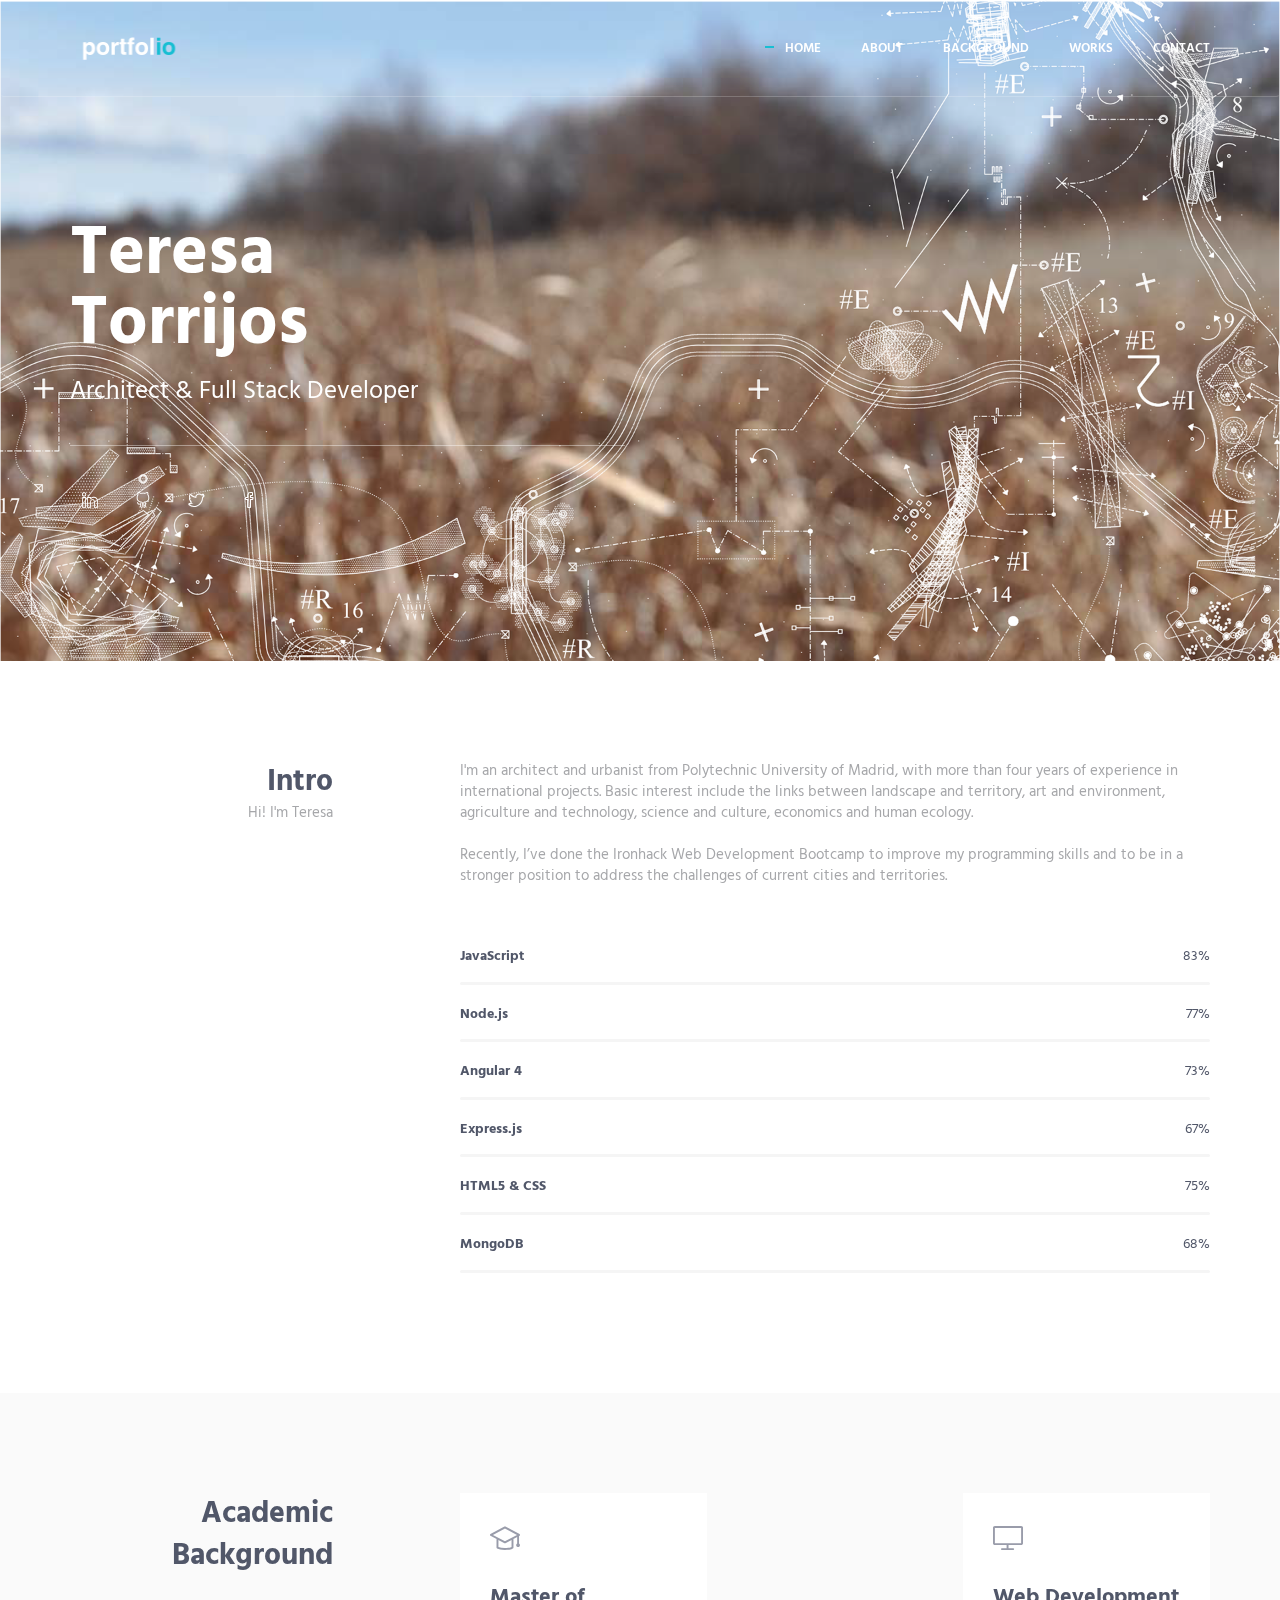
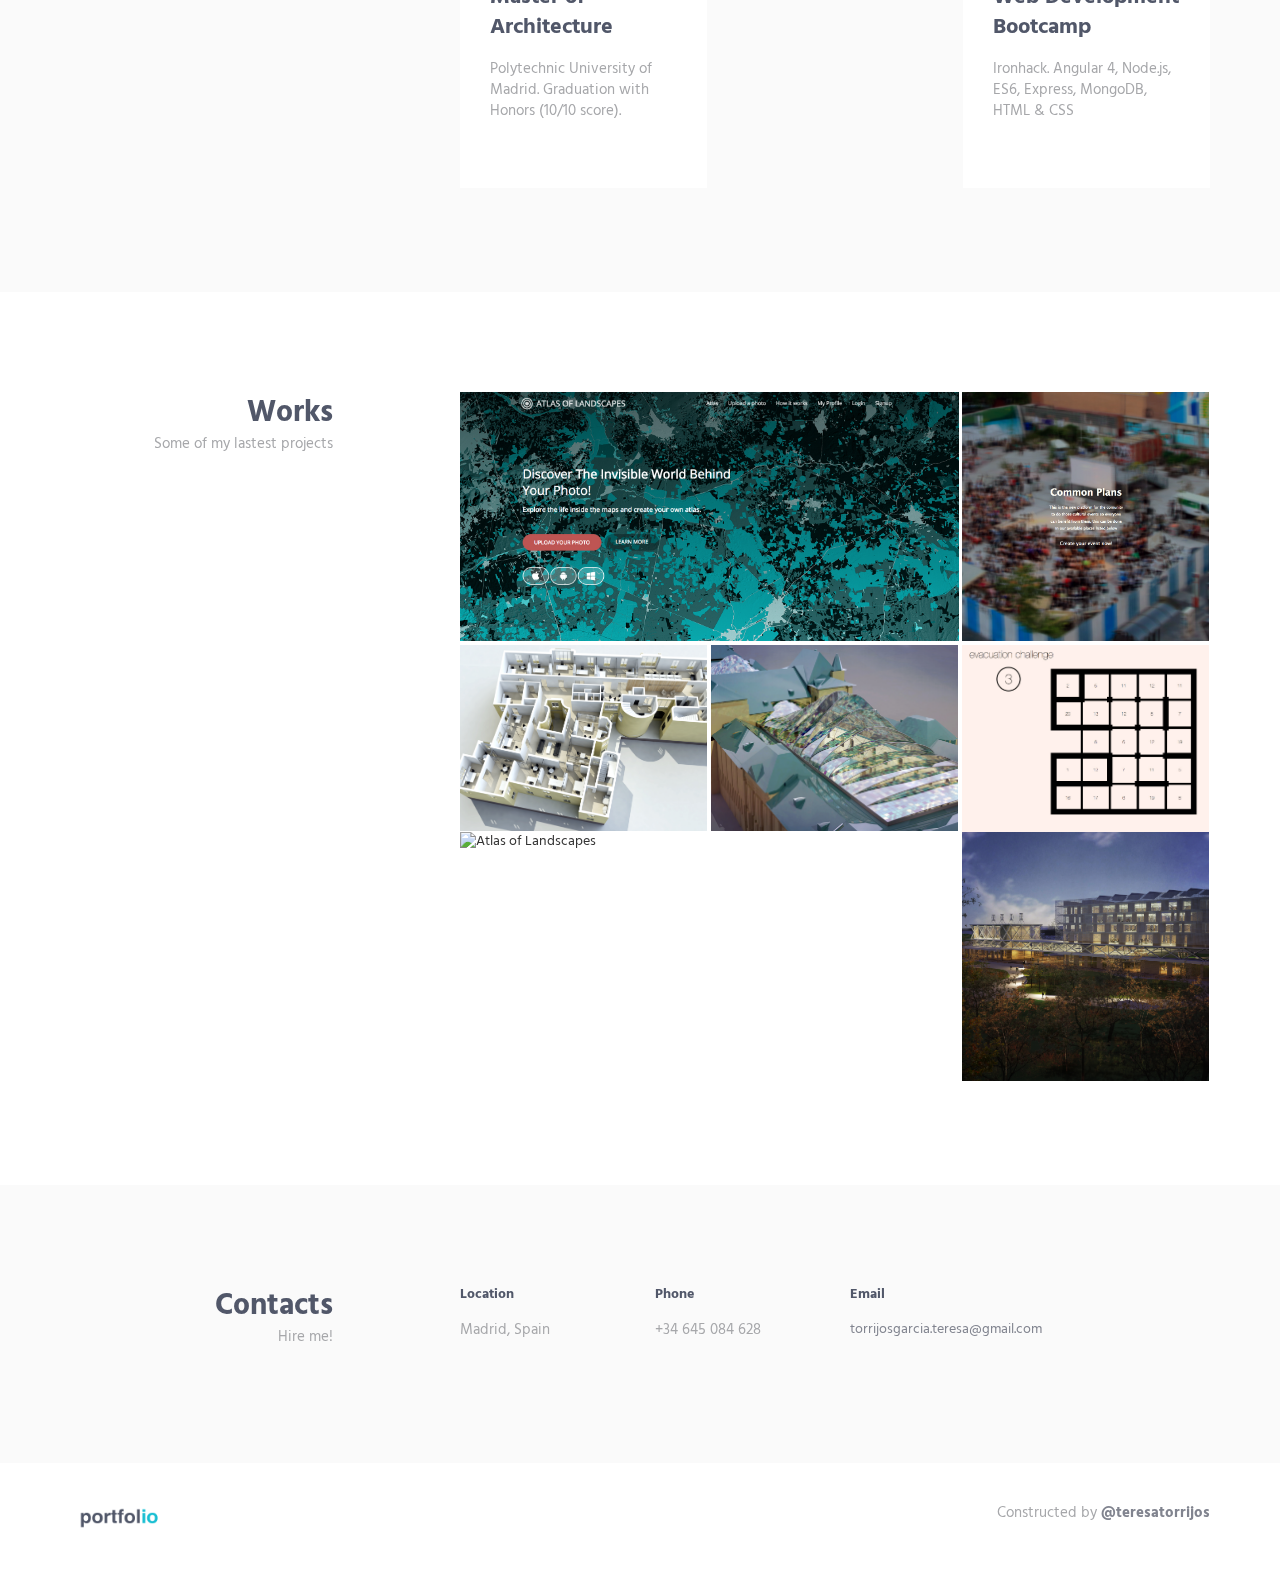
==== commit 034cc13e: "project descriptions" ====
--- a/index.html
+++ b/index.html
@@ -59,8 +59,8 @@
             <ul class="nav navbar-nav navbar-nav-right">
               <li class="js_nav-item nav-item"><a class="nav-item-child nav-item-hover" href="#body">Home</a></li>
               <li class="js_nav-item nav-item"><a class="nav-item-child nav-item-hover" href="#about">About</a></li>
-              <li class="js_nav-item nav-item"><a class="nav-item-child nav-item-hover" href="#work">Work</a></li>
-              <li class="js_nav-item nav-item"><a class="nav-item-child nav-item-hover" href="#experience">Experience</a></li>
+              <li class="js_nav-item nav-item"><a class="nav-item-child nav-item-hover" href="#experience">Background</a></li>
+              <li class="js_nav-item nav-item"><a class="nav-item-child nav-item-hover" href="#work">Works</a></li>
               <li class="js_nav-item nav-item"><a class="nav-item-child nav-item-hover" href="#contact">Contact</a></li>
             </ul>
           </div>
@@ -110,46 +110,45 @@
           <div class="margin-b-60">
             <p>I'm an architect and urbanist from Polytechnic University of Madrid, with more than four years of experience in international projects. Basic interest include the links between landscape and territory, art and environment, agriculture and
               technology, science and culture, economics and human ecology. <br>
-              <br>
-              Recently, I’ve done the Ironhack Web Development Bootcamp to improve my programming skills and to be in a stronger position to address the challenges of current cities and territories.
-              </p>
+              <br> Recently, I’ve done the Ironhack Web Development Bootcamp to improve my programming skills and to be in a stronger position to address the challenges of current cities and territories.
+            </p>
           </div>
 
           <!-- Progress Box -->
           <div class="progress-box">
-            <h5>JavaScript <span class="color-heading pull-right">93%</span></h5>
-            <div class="progress">
-              <div class="progress-bar bg-color-base" role="progressbar" data-width="93"></div>
-            </div>
-          </div>
-          <div class="progress-box">
-            <h5>Node.js <span class="color-heading pull-right">87%</span></h5>
-            <div class="progress">
-              <div class="progress-bar bg-color-base" role="progressbar" data-width="87"></div>
-            </div>
-          </div>
-          <div class="progress-box">
-            <h5>Angular 4 <span class="color-heading pull-right">83%</span></h5>
+            <h5>JavaScript <span class="color-heading pull-right">83%</span></h5>
             <div class="progress">
               <div class="progress-bar bg-color-base" role="progressbar" data-width="83"></div>
             </div>
           </div>
           <div class="progress-box">
-            <h5>Express.js <span class="color-heading pull-right">77%</span></h5>
+            <h5>Node.js <span class="color-heading pull-right">77%</span></h5>
             <div class="progress">
               <div class="progress-bar bg-color-base" role="progressbar" data-width="77"></div>
             </div>
           </div>
           <div class="progress-box">
-            <h5>HTML5 & CSS <span class="color-heading pull-right">85%</span></h5>
+            <h5>Angular 4 <span class="color-heading pull-right">73%</span></h5>
             <div class="progress">
-              <div class="progress-bar bg-color-base" role="progressbar" data-width="85"></div>
+              <div class="progress-bar bg-color-base" role="progressbar" data-width="73"></div>
             </div>
           </div>
           <div class="progress-box">
-            <h5>MongoDB <span class="color-heading pull-right">78%</span></h5>
+            <h5>Express.js <span class="color-heading pull-right">67%</span></h5>
             <div class="progress">
-              <div class="progress-bar bg-color-base" role="progressbar" data-width="78"></div>
+              <div class="progress-bar bg-color-base" role="progressbar" data-width="67"></div>
+            </div>
+          </div>
+          <div class="progress-box">
+            <h5>HTML5 & CSS <span class="color-heading pull-right">75%</span></h5>
+            <div class="progress">
+              <div class="progress-bar bg-color-base" role="progressbar" data-width="75"></div>
+            </div>
+          </div>
+          <div class="progress-box">
+            <h5>MongoDB <span class="color-heading pull-right">68%</span></h5>
+            <div class="progress">
+              <div class="progress-bar bg-color-base" role="progressbar" data-width="68"></div>
             </div>
           </div>
           <!-- End Progress Box -->
@@ -159,6 +158,67 @@
     </div>
   </div>
   <!-- End About -->
+
+  <!-- Experience -->
+  <div id="experience">
+    <div class="bg-color-sky-light" data-auto-height="true">
+      <div class="container content-lg">
+        <div class="row">
+          <div class="col-sm-3 sm-margin-b-30">
+            <div class="text-right sm-text-left">
+              <h2 class="margin-b-0">Academic Background</h2>
+              <p></p>
+            </div>
+          </div>
+          <div class="col-sm-8 col-sm-offset-1">
+            <div class="row row-space-2 margin-b-4">
+              <div class="col-md-4 md-margin-b-4">
+                <div class="service" data-height="height">
+                  <div class="service-element">
+                    <i class="service-icon icon-graduation"></i>
+                  </div>
+                  <div class="service-info">
+                    <h3>Master of Architecture</h3>
+                    <p class="margin-b-5">Polytechnic University of Madrid. Graduation with Honors (10/10 score).</p>
+                  </div>
+                  <!-- <a href="#" class="content-wrapper-link"></a> -->
+                </div>
+              </div>
+              <div class="col-md-4 md-margin-b-4">
+                <div class="service bg-color-base wow zoomIn" data-height="height" data-wow-duration=".3" data-wow-delay=".1s">
+                  <div class="service-element">
+                    <i class="service-icon color-white icon-badge"></i>
+                  </div>
+                  <div class="service-info">
+                    <h3 class="color-white">Urban Planning Specialization</h3>
+                    <p class="color-white margin-b-5">Universidade de São Paulo. One year urban & territorial planning program.</p>
+                  </div>
+                  <!-- <a href="#" class="content-wrapper-link"></a> -->
+                </div>
+              </div>
+              <div class="col-md-4">
+                <div class="service" data-height="height">
+                  <div class="service-element">
+                    <i class="service-icon icon-screen-desktop"></i>
+                  </div>
+                  <div class="service-info">
+                    <h3>Web Development Bootcamp</h3>
+                    <p class="margin-b-5">Ironhack. Angular 4, Node.js, ES6, Express, MongoDB, HTML & CSS</p>
+                  </div>
+                  <!-- <a href="#" class="content-wrapper-link"></a> -->
+                </div>
+              </div>
+            </div>
+            <!--// end row -->
+          </div>
+        </div>
+        <!--// end row -->
+      </div>
+    </div>
+  </div>
+  <!-- End Experience -->
+
+
 
   <!-- Work -->
   <div id="work">
@@ -190,10 +250,15 @@
                     <div class="row">
                       <div class="col-sm-8 work-popup-content-divider sm-margin-b-20">
                         <div class="margin-t-10 sm-margin-t-0">
-                          <p>Duis aute irure dolor in reprehenderit in voluptate velit esse cillum dolore eu fugiat nulla pariatur. Excepteur sint occaecat cupidatat non proident, sunt in culpa qui officia deserunt mollit anim id est laborum.</p>
-                          <!-- <p>Lorem ipsum dolor sit amet, consectetur adipisicing elit, sed do eiusmod tempor incididunt ut labore et dolore magna aliqua. Ut enim ad minim veniam, quis nostrud.</p> -->
+                          <p>The landscape emerges from the interaction of diverse geographical, cartographic and poetical agents that intervene in its construction, and that have a reflection in the tangible space.</p>
+
+                          <p>Atlas of landscapes is an app that allows you to show these invisible agents in a concrete landscape, simply uploading to the platform a photo of this landscape.</p>
+
+                          <p>The app extracts the geographical information from the metadata of the image, and then shows a series of dinamic maps that give us a multiple and complex vision of the territory that we inhabit.
+                          </p>
+
                           <ul class="list-inline work-popup-tag">
-                            <li class="work-popup-tag-item"><a class="work-popup-tag-link" target="_blank"  href="https://atlasofplaces.herokuapp.com/home">Open it here!</a></li>
+                            <li class="work-popup-tag-item"><a class="work-popup-tag-link" target="_blank" href="https://atlasofplaces.herokuapp.com/home">Open it here!</a></li>
                           </ul>
                         </div>
                       </div>
@@ -215,7 +280,7 @@
               <!-- Work -->
               <div class="work work-popup-trigger">
                 <div class="work-overlay">
-                  <img class="full-width img-responsive" src="img/397x400/community.jpg" alt="Community Plans">
+                  <img class="full-width img-responsive" src="img/397x400/comm_square.png" alt="Community Plans">
                 </div>
                 <div class="work-popup-overlay">
                   <div class="work-popup-content">
@@ -227,8 +292,10 @@
                     <div class="row">
                       <div class="col-sm-8 work-popup-content-divider sm-margin-b-20">
                         <div class="margin-t-10 sm-margin-t-0">
-                          <p>Duis aute irure dolor in reprehenderit in voluptate velit esse cillum dolore eu fugiat nulla pariatur. Excepteur sint occaecat cupidatat non proident, sunt in culpa qui officia deserunt mollit anim id est laborum.</p>
-                          <p>Lorem ipsum dolor sit amet, consectetur adipisicing elit, sed do eiusmod tempor incididunt ut labore et dolore magna aliqua. Ut enim ad minim veniam, quis nostrud.</p>
+                          <p>Common Plans is a platform for citizen participation for the city of Madrid, in which it is possible to decide a use for vacant properties of the city council.</p>
+
+                          <p>The app allows any citizen to propose a cultural event in one of these empty places. Collective intelligence is used this way to reactivate these spaces and to perform activities in benefit of the community.
+                          </p>
                           <ul class="list-inline work-popup-tag">
                             <li class="work-popup-tag-item"><a class="work-popup-tag-link" target="_blank" href="https://comunity-plan.herokuapp.com/">Open it here!</a></li>
                           </ul>
@@ -236,10 +303,9 @@
                       </div>
                       <div class="col-sm-4">
                         <div class="margin-t-10 sm-margin-t-0">
-                          <p class="margin-b-5"><strong>Project Leader:</strong> John Doe</p>
-                          <p class="margin-b-5"><strong>Designer:</strong> Alisa Keys</p>
-                          <p class="margin-b-5"><strong>Developer:</strong> Mark Doe</p>
-                          <p class="margin-b-5"><strong>Customer:</strong> Keenthemes</p>
+                          <p class="margin-b-5"><strong>Category:</strong> Web Development</p>
+                          <p class="margin-b-5"><strong>Authors:</strong> Mónica Calderaro & <br> Teresa Torrijos</p>
+                          <p class="margin-b-5"><strong>Year:</strong> 2017</p>
                         </div>
                       </div>
                     </div>
@@ -264,8 +330,11 @@
                     <div class="row">
                       <div class="col-sm-8 work-popup-content-divider sm-margin-b-20">
                         <div class="margin-t-10 sm-margin-t-0">
-                          <p>Duis aute irure dolor in reprehenderit in voluptate velit esse cillum dolore eu fugiat nulla pariatur. Excepteur sint occaecat cupidatat non proident, sunt in culpa qui officia deserunt mollit anim id est laborum.</p>
-                          <p>Lorem ipsum dolor sit amet, consectetur adipisicing elit, sed do eiusmod tempor incididunt ut labore et dolore magna aliqua. Ut enim ad minim veniam, quis nostrud.</p>
+                          <p>Evacuation Challenge is the first coding project I've faced. It is a game for two players written entirely in native javascript.</p>
+
+                          <p>Each player must rescue a maximun number o people from a burning building. To do that, he has to break thin walls by clicking them and helps people reach the exit. A certain amount of clicks is restricted for each level and time
+                            is so short, so he should hurry up!
+                          </p>
                           <ul class="list-inline work-popup-tag">
                             <li class="work-popup-tag-item"><a class="work-popup-tag-link" target="_blank" href="https://teresatorrijos.github.io/Evacuation-Challenge-Game/">Open it here!</a></li>
                           </ul>
@@ -273,10 +342,9 @@
                       </div>
                       <div class="col-sm-4">
                         <div class="margin-t-10 sm-margin-t-0">
-                          <p class="margin-b-5"><strong>Project Leader:</strong> John Doe</p>
-                          <p class="margin-b-5"><strong>Designer:</strong> Alisa Keys</p>
-                          <p class="margin-b-5"><strong>Developer:</strong> Mark Doe</p>
-                          <p class="margin-b-5"><strong>Customer:</strong> Keenthemes</p>
+                          <p class="margin-b-5"><strong>Category:</strong> Web Development</p>
+                          <p class="margin-b-5"><strong>Author:</strong> Teresa Torrijos</p>
+                          <p class="margin-b-5"><strong>Year:</strong> 2017</p>
                         </div>
                       </div>
                     </div>
@@ -289,33 +357,32 @@
               <!-- Work -->
               <div class="work work-popup-trigger">
                 <div class="work-overlay">
-                  <img class="full-width img-responsive" src="img/397x300/02.jpg" alt="Portfolio Image">
+                  <img class="full-width img-responsive" src="img/397x300/fortuny.jpg" alt="Portfolio Image">
                 </div>
                 <div class="work-popup-overlay">
                   <div class="work-popup-content">
                     <a href="javascript:void(0);" class="work-popup-close">Hide</a>
                     <div class="margin-b-30">
-                      <h3 class="margin-b-5">Art Of Coding</h3>
-                      <span>Clean &amp; Minimalistic Design</span>
+                      <h3 class="margin-b-5">Interior Architecture for offices in Madrid</h3>
+                      <span></span>
                     </div>
                     <div class="row">
                       <div class="col-sm-8 work-popup-content-divider sm-margin-b-20">
                         <div class="margin-t-10 sm-margin-t-0">
-                          <p>Duis aute irure dolor in reprehenderit in voluptate velit esse cillum dolore eu fugiat nulla pariatur. Excepteur sint occaecat cupidatat non proident, sunt in culpa qui officia deserunt mollit anim id est laborum.</p>
-                          <p>Lorem ipsum dolor sit amet, consectetur adipisicing elit, sed do eiusmod tempor incididunt ut labore et dolore magna aliqua. Ut enim ad minim veniam, quis nostrud.</p>
+                          <p>Se plantea la conversión de un edificio patrimonial del centro de Madrid en un moderno complejo de oficinas que atienda a criterios bioclimáticos y de sostenibilidad. Para la concepción de los nuevos espacios se apostará por
+                            dar visibilidad a los lugares de trabajo por medio de particiones transparentes. Esta estrategia consigue la unificación espacial, una luminosidad añadida y la instauración de una atmósfera de confianza de cara al cliente.</p>
                           <ul class="list-inline work-popup-tag">
-                            <li class="work-popup-tag-item"><a class="work-popup-tag-link" href="#">Design,</a></li>
-                            <li class="work-popup-tag-item"><a class="work-popup-tag-link" href="#">Coding,</a></li>
-                            <li class="work-popup-tag-item"><a class="work-popup-tag-link" href="#">Portfolio</a></li>
+                            <li class="work-popup-tag-item"><a class="work-popup-tag-link" href="#">Coming soon</a></li>
+                            <!-- <li class="work-popup-tag-item"><a class="work-popup-tag-link" href="#">Coding,</a></li>
+                            <li class="work-popup-tag-item"><a class="work-popup-tag-link" href="#">Portfolio</a></li> -->
                           </ul>
                         </div>
                       </div>
                       <div class="col-sm-4">
                         <div class="margin-t-10 sm-margin-t-0">
-                          <p class="margin-b-5"><strong>Project Leader:</strong> John Doe</p>
-                          <p class="margin-b-5"><strong>Designer:</strong> Alisa Keys</p>
-                          <p class="margin-b-5"><strong>Developer:</strong> Mark Doe</p>
-                          <p class="margin-b-5"><strong>Customer:</strong> Keenthemes</p>
+                          <p class="margin-b-5"><strong>Category:</strong> Architecture</p>
+                          <p class="margin-b-5"><strong>Client:</strong> Enguita & Lasso de la Vega</p>
+                          <p class="margin-b-5"><strong>Year:</strong> 2015</p>
                         </div>
                       </div>
                     </div>
@@ -324,37 +391,37 @@
               </div>
               <!-- End Work -->
             </div>
-            <div class="masonry-grid-item col-xs-12 col-sm-6 col-md-4">
+            <div class="masonry-grid-item col-xs-12 col-sm-6 col-md-4 md-margin-b-4">
               <!-- Work -->
               <div class="work work-popup-trigger">
                 <div class="work-overlay">
-                  <img class="full-width img-responsive" src="img/397x300/03.jpg" alt="Portfolio Image">
+                  <img class="full-width img-responsive" src="img/397x300/moscow.jpg" alt="Portfolio Image">
                 </div>
                 <div class="work-popup-overlay">
                   <div class="work-popup-content">
                     <a href="javascript:void(0);" class="work-popup-close">Hide</a>
                     <div class="margin-b-30">
-                      <h3 class="margin-b-5">Art Of Coding</h3>
-                      <span>Clean &amp; Minimalistic Design</span>
+                      <h3 class="margin-b-5">Geometry Studies for Polytechnic Museum of Moscow</h3>
+                      <span>Technical Consultancy for SBP</span>
                     </div>
                     <div class="row">
                       <div class="col-sm-8 work-popup-content-divider sm-margin-b-20">
                         <div class="margin-t-10 sm-margin-t-0">
-                          <p>Duis aute irure dolor in reprehenderit in voluptate velit esse cillum dolore eu fugiat nulla pariatur. Excepteur sint occaecat cupidatat non proident, sunt in culpa qui officia deserunt mollit anim id est laborum.</p>
-                          <p>Lorem ipsum dolor sit amet, consectetur adipisicing elit, sed do eiusmod tempor incididunt ut labore et dolore magna aliqua. Ut enim ad minim veniam, quis nostrud.</p>
+                          <p>El Museo Politécnico de Moscú es un edificio histórico que ha sido lugar de atracción para amantes de la ciencia y la tecnología de todo el país.</p>
+                          <p>A partir de 2011, se propone la actualización de su imagen y el cierre de sus dos grandes patios, norte y sur, por medio de dos cubiertas transparentes y de aspecto contemporáneo. Se realizan diversos estudios de geometría, optimización
+                            de recursos estructurales, imagen exterior y experiencia atmosférica interior.</p>
                           <ul class="list-inline work-popup-tag">
-                            <li class="work-popup-tag-item"><a class="work-popup-tag-link" href="#">Design,</a></li>
-                            <li class="work-popup-tag-item"><a class="work-popup-tag-link" href="#">Coding,</a></li>
-                            <li class="work-popup-tag-item"><a class="work-popup-tag-link" href="#">Portfolio</a></li>
+                            <li class="work-popup-tag-item"><a class="work-popup-tag-link" href="#">Coming soon</a></li>
+                            <!-- <li class="work-popup-tag-item"><a class="work-popup-tag-link" href="#">Coding,</a></li>
+                            <li class="work-popup-tag-item"><a class="work-popup-tag-link" href="#">Portfolio</a></li> -->
                           </ul>
                         </div>
                       </div>
                       <div class="col-sm-4">
                         <div class="margin-t-10 sm-margin-t-0">
-                          <p class="margin-b-5"><strong>Project Leader:</strong> John Doe</p>
-                          <p class="margin-b-5"><strong>Designer:</strong> Alisa Keys</p>
-                          <p class="margin-b-5"><strong>Developer:</strong> Mark Doe</p>
-                          <p class="margin-b-5"><strong>Customer:</strong> Keenthemes</p>
+                          <p class="margin-b-5"><strong>Category:</strong> Engineering</p>
+                          <p class="margin-b-5"><strong>Client:</strong> Schlaich, Begermann und Partners</p>
+                          <p class="margin-b-5"><strong>Year:</strong> 2015</p>
                         </div>
                       </div>
                     </div>
@@ -363,6 +430,97 @@
               </div>
               <!-- End Work -->
             </div>
+
+
+
+            <div class="masonry-grid-item col-xs-12 col-sm-6 col-md-4 margin-b-4">
+              <!-- Work -->
+              <div class="work work-popup-trigger">
+                <div class="work-overlay">
+                  <img class="full-width img-responsive" src="img/397x400/metro.jpg" alt="Community Plans">
+                </div>
+                <div class="work-popup-overlay">
+                  <div class="work-popup-content">
+                    <a href="javascript:void(0);" class="work-popup-close">Hide</a>
+                    <div class="margin-b-30">
+                      <h3 class="margin-b-5">Architectural Projects</h3>
+                      <span></span>
+                    </div>
+                    <div class="row">
+                      <div class="col-sm-8 work-popup-content-divider sm-margin-b-20">
+                        <div class="margin-t-10 sm-margin-t-0">
+                          <p>Several architectural projects developed in Enguita & Lasso de la Vega Architecture Office.</p>
+                          <p>You can take a look at some of these projects in the links below:</p>
+                          <ul class="list-inline work-popup-tag">
+                            <li class="work-popup-tag-item">
+                              <a class="work-popup-tag-link" target="_blank" href="http://www.learquitectura.com/#/nueva-sede-social-metro-madrid-canillejas-madrid-2015-concurso/">Metro Madrid Headquarters, Madrid</a><br>
+                              <a class="work-popup-tag-link" target="_blank" href="http://www.learquitectura.com/#/rehabilitacin-del-edificio-en-el-paseo-de-la-castellana-44-madrid-2015-concurso-3er-premio/">Energetic Restoration of Castellana 44, Madrid</a><br>
+                              <a class="work-popup-tag-link" target="_blank" href="http://www.learquitectura.com/#/antena-y-parque-colle-bellaria-salerno-2015new-gallery/">Colle Bellaria Park and Antenna, Salerno</a><br>
+                              <a class="work-popup-tag-link" target="_blank" href="http://www.learquitectura.com/#/balneario-de-la-fuente-santa-fuencaliente-la-palma-2015-concurso-accesit/">Fuente Santa Resort, La Palma</a> <br>
+                              <a class="work-popup-tag-link" target="_blank" href="http://www.learquitectura.com/#/renovacion-de-fachadas-edificio-c-luchana-23-2013/">Energetic Restoration of Luchana 22, Madrid</a>
+                            </li>
+                          </ul>
+                        </div>
+                      </div>
+                      <div class="col-sm-4">
+                        <div class="margin-t-10 sm-margin-t-0">
+                          <p class="margin-b-5"><strong>Category:</strong> Architecture</p>
+                          <p class="margin-b-5"><strong>Client:</strong> Enguita & Lasso de la Vega</p>
+                          <p class="margin-b-5"><strong>Year:</strong> 2013 - 2015</p>
+                        </div>
+                      </div>
+                    </div>
+                  </div>
+                </div>
+              </div>
+              <!-- End Work -->
+            </div>
+
+
+            <div class="masonry-grid-item col-xs-12 col-sm-6 col-md-8 margin-b-4">
+              <!-- Work -->
+              <div class="work work-popup-trigger">
+                <div class="work-overlay">
+                  <img class="full-width img-responsive" src="img/800x400/aquifer.jpg" alt="Atlas of Landscapes">
+                </div>
+                <div class="work-popup-overlay">
+                  <div class="work-popup-content">
+                    <a href="javascript:void(0);" class="work-popup-close">Hide</a>
+                    <div class="margin-b-30">
+                      <h3 class="margin-b-5">Designing the Anthropocene Territory</h3>
+                      <span>Resilience Landscape in Upper Guadiana River Basin</span>
+                    </div>
+                    <div class="row">
+                      <div class="col-sm-8 work-popup-content-divider sm-margin-b-20">
+                        <div class="margin-t-10 sm-margin-t-0">
+                          <p>Human behaviour on territory has had a great impact on the geophysical processes in last centuries, creating a new geological epoch: the Anthropocene. The environment exploitation in favour of productive sectors supposes an impoverishment
+                            of natural systems and debilitates biological relations. That generates a serious risk of desertification.</p>
+
+                          <p>Therefore it becomes necessary to define a new paradigm which achieves a constructive engagement between technology and nature. A concept that reduces the pressure on the environment and increases our ability to anticipate.</p>
+
+                          <ul class="list-inline work-popup-tag">
+                            <li class="work-popup-tag-item"> Take a look
+                              <a class="work-popup-tag-link" target="_blank" href="https://concursophiesp.wordpress.com/2017/03/30/88re89/">here</a> and
+                              <a class="work-popup-tag-link" target="_blank" href="http://www.hiddenarchitecture.net/2017/01/resilience-designing-anthropocene.html">here!</a>
+                            </li>
+                          </ul>
+                        </div>
+                      </div>
+                      <div class="col-sm-4">
+                        <div class="margin-t-10 sm-margin-t-0">
+                          <p class="margin-b-5"><strong>Category:</strong> Territorial Planning</p>
+                          <p class="margin-b-5"><strong>Author:</strong> Teresa Torrijos</p>
+                          <p class="margin-b-5"><strong>Year:</strong> 2016</p>
+                          <!-- <p class="margin-b-5"><strong>Customer:</strong> Keenthemes</p> -->
+                        </div>
+                      </div>
+                    </div>
+                  </div>
+                </div>
+              </div>
+              <!-- End Work -->
+            </div>
+
           </div>
           <!-- End Masonry Grid -->
         </div>
@@ -371,65 +529,6 @@
     </div>
   </div>
   <!-- End Work -->
-  <!-- Experience -->
-  <div id="experience">
-    <div class="bg-color-sky-light" data-auto-height="true">
-      <div class="container content-lg">
-        <div class="row">
-          <div class="col-sm-3 sm-margin-b-30">
-            <div class="text-right sm-text-left">
-              <h2 class="margin-b-0">Experience</h2>
-              <p>Batman would be jealous.</p>
-            </div>
-          </div>
-          <div class="col-sm-8 col-sm-offset-1">
-            <div class="row row-space-2 margin-b-4">
-              <div class="col-md-4 md-margin-b-4">
-                <div class="service" data-height="height">
-                  <div class="service-element">
-                    <i class="service-icon icon-chemistry"></i>
-                  </div>
-                  <div class="service-info">
-                    <h3>HTML5/CSS3</h3>
-                    <p class="margin-b-5">Lorem ipsum dolor amet consectetur ut consequat siad esqudiat dolor</p>
-                  </div>
-                  <a href="#" class="content-wrapper-link"></a>
-                </div>
-              </div>
-              <div class="col-md-4 md-margin-b-4">
-                <div class="service bg-color-base wow zoomIn" data-height="height" data-wow-duration=".3" data-wow-delay=".1s">
-                  <div class="service-element">
-                    <i class="service-icon color-white icon-screen-tablet"></i>
-                  </div>
-                  <div class="service-info">
-                    <h3 class="color-white">Photoshop</h3>
-                    <p class="color-white margin-b-5">Lorem ipsum dolor amet consectetur ut consequat siad esqudiat dolor</p>
-                  </div>
-                  <a href="#" class="content-wrapper-link"></a>
-                </div>
-              </div>
-              <div class="col-md-4">
-                <div class="service" data-height="height">
-                  <div class="service-element">
-                    <i class="service-icon icon-badge"></i>
-                  </div>
-                  <div class="service-info">
-                    <h3>Front-end</h3>
-                    <p class="margin-b-5">Lorem ipsum dolor amet consectetur ut consequat siad esqudiat dolor</p>
-                  </div>
-                  <a href="#" class="content-wrapper-link"></a>
-                </div>
-              </div>
-            </div>
-            <!--// end row -->
-          </div>
-        </div>
-        <!--// end row -->
-      </div>
-    </div>
-  </div>
-  <!-- End Experience -->
-
 
   <!-- Contact -->
   <div id="contact">
@@ -446,15 +545,15 @@
             <div class="row">
               <div class="col-md-3 col-xs-6 md-margin-b-30">
                 <h5>Location</h5>
-                <a href="#">Madrid, Spain</a>
+                <p>Madrid, Spain</p>
               </div>
               <div class="col-md-3 col-xs-6 md-margin-b-30">
                 <h5>Phone</h5>
-                <a href="#">+34 645 084 628</a>
+                <p>+34 645 084 628</p>
               </div>
               <div class="col-md-3 col-xs-6">
                 <h5>Email</h5>
-                <a href="mailto:#">torrijosgarcia.teresa@gmail.com</a>
+                <a href="mailto:torrijosgarcia.teresa@gmail.com">torrijosgarcia.teresa@gmail.com</a>
               </div>
               <!-- <div class="col-md-3 col-xs-6">
                 <h5>Web</h5>
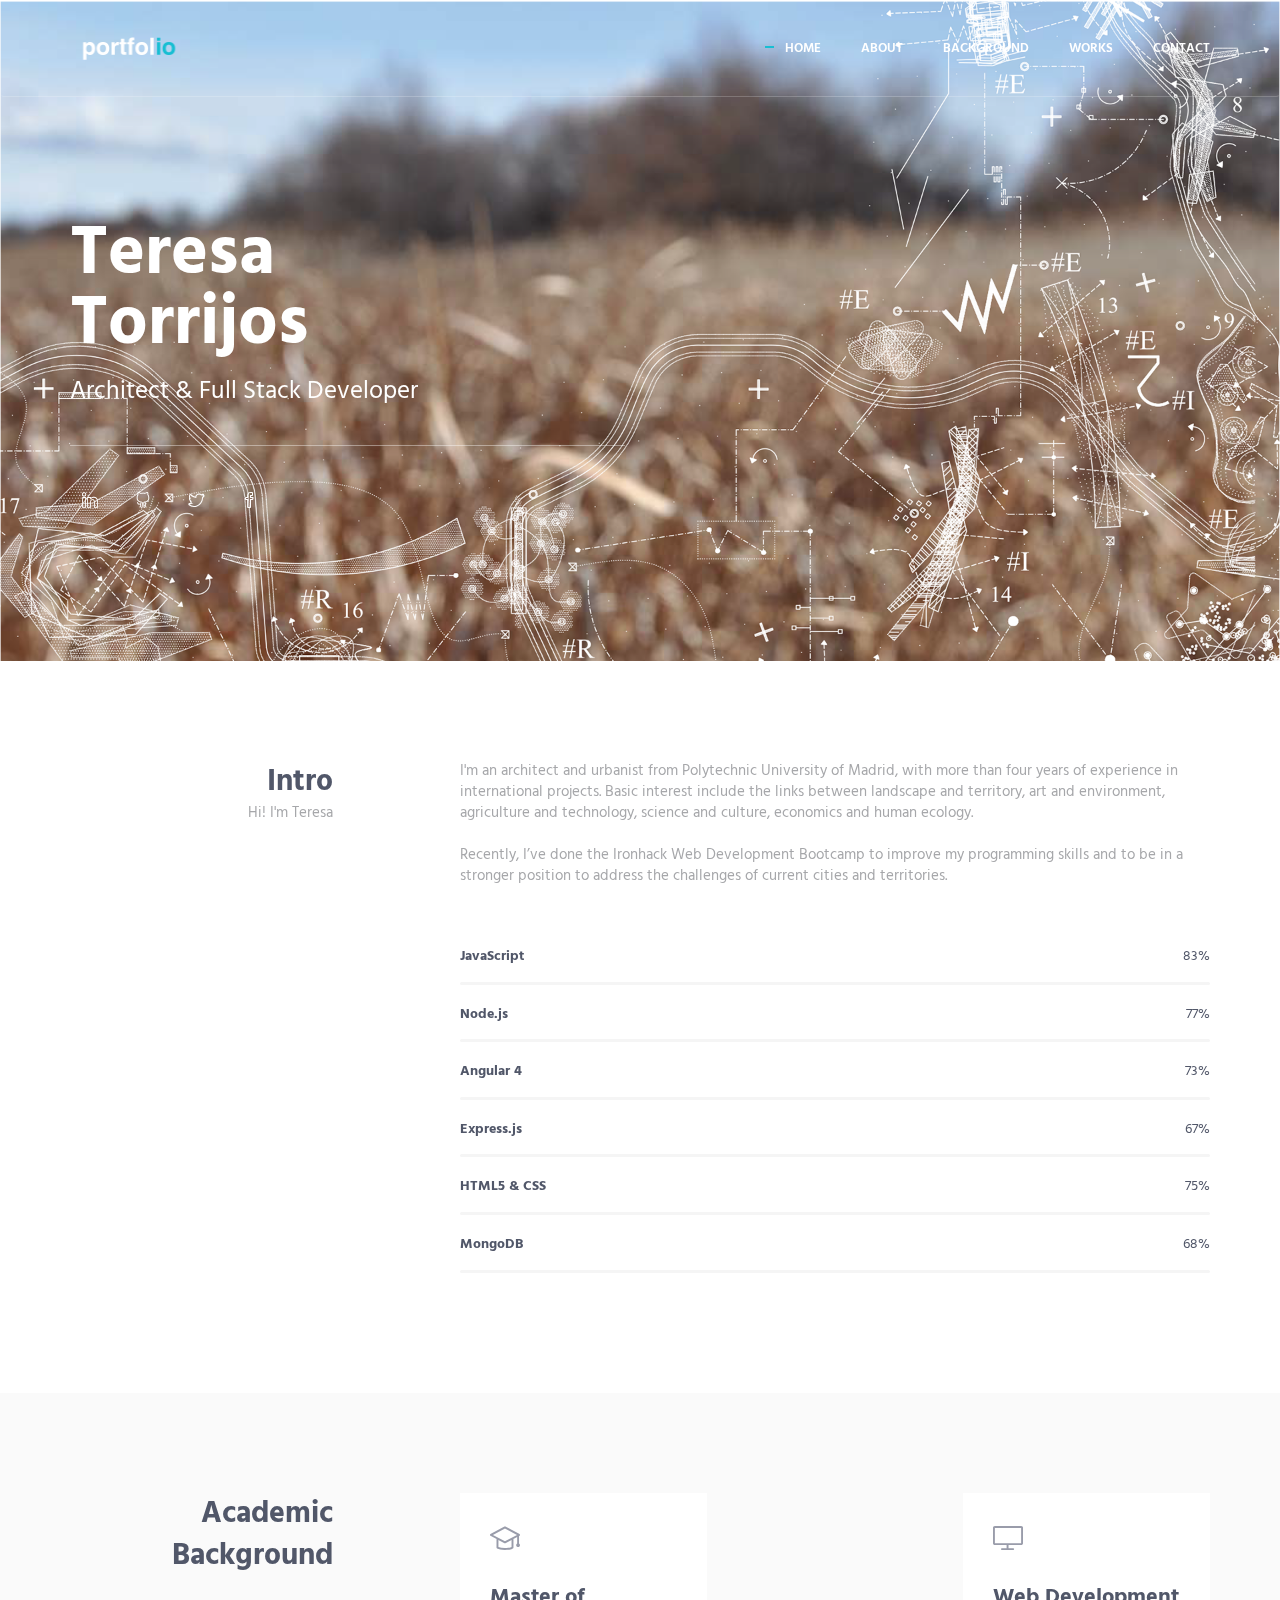
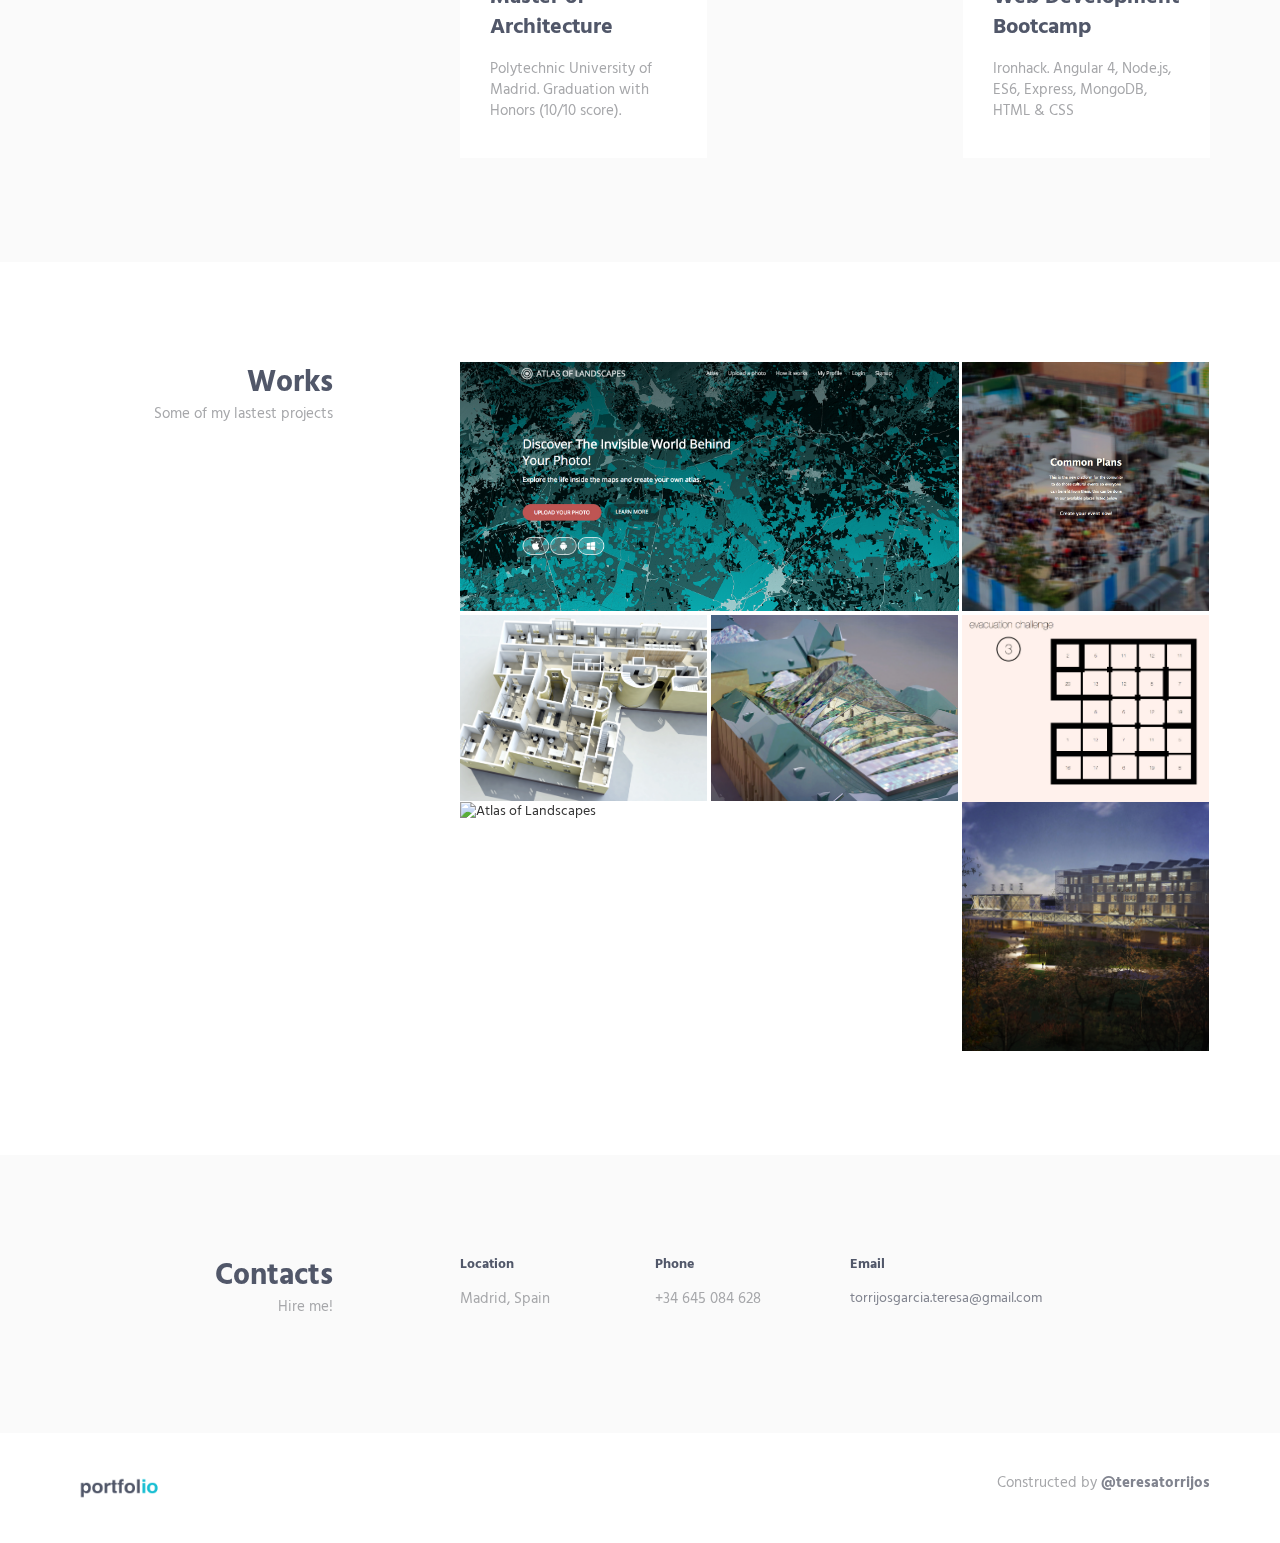
==== commit 6c0a75df: "changing links" ====
--- a/index.html
+++ b/index.html
@@ -1,7 +1,5 @@
 <!DOCTYPE html>
-
 <html lang="en" class="no-js">
-<!-- BEGIN HEAD -->
 
 <head>
   <meta charset="utf-8" />
@@ -11,49 +9,30 @@
   <meta content="" name="description" />
   <meta content="" name="author" />
 
-  <!-- GLOBAL MANDATORY STYLES -->
   <link href="http://fonts.googleapis.com/css?family=Hind:300,400,500,600,700" rel="stylesheet" type="text/css">
   <link href="vendor/simple-line-icons/css/simple-line-icons.css" rel="stylesheet" type="text/css" />
   <link href="vendor/bootstrap/css/bootstrap.min.css" rel="stylesheet" type="text/css" />
-
-  <!-- PAGE LEVEL PLUGIN STYLES -->
   <link href="css/animate.css" rel="stylesheet">
-
-  <!-- THEME STYLES -->
   <link href="css/layout.min.css" rel="stylesheet" type="text/css" />
-
-  <!-- Favicon -->
   <link rel="shortcut icon" href="favicon.ico" />
 </head>
-<!-- END HEAD -->
-
-<!-- BODY -->
 
 <body id="body" data-spy="scroll" data-target=".header">
-
-  <!--========== HEADER ==========-->
   <header class="header navbar-fixed-top">
-    <!-- Navbar -->
     <nav class="navbar" role="navigation">
       <div class="container">
-        <!-- Brand and toggle get grouped for better mobile display -->
         <div class="menu-container js_nav-item">
           <button type="button" class="navbar-toggle" data-toggle="collapse" data-target=".nav-collapse">
                             <span class="sr-only">Toggle navigation</span>
                             <span class="toggle-icon"></span>
                         </button>
-
-          <!-- Logo -->
           <div class="logo">
             <a class="logo-wrap" href="#body">
                                 <img class="logo-img logo-img-main" src="img/logo1_w.png" alt="Logo">
                                 <img class="logo-img logo-img-active" src="img/logo1.png" alt="Logo">
                             </a>
           </div>
-          <!-- End Logo -->
-        </div>
-
-        <!-- Collect the nav links, forms, and other content for toggling -->
+        </div>
         <div class="collapse navbar-collapse nav-collapse">
           <div class="menu-container">
             <ul class="nav navbar-nav navbar-nav-right">
@@ -65,14 +44,10 @@
             </ul>
           </div>
         </div>
-        <!-- End Navbar Collapse -->
       </div>
     </nav>
-    <!-- Navbar -->
   </header>
-  <!--========== END HEADER ==========-->
-
-  <!--========== SLIDER ==========-->
+
   <div class="promo-block parallax-window" data-parallax="scroll" data-image-src="img/1920x1080/dibujoss.png">
     <div class="container">
       <div class="row">
@@ -90,13 +65,9 @@
           </ul>
         </div>
       </div>
-      <!--// end row -->
     </div>
   </div>
-  <!--========== SLIDER ==========-->
-
-  <!--========== PAGE LAYOUT ==========-->
-  <!-- About -->
+
   <div id="about">
     <div class="container content-lg">
       <div class="row">
@@ -114,7 +85,6 @@
             </p>
           </div>
 
-          <!-- Progress Box -->
           <div class="progress-box">
             <h5>JavaScript <span class="color-heading pull-right">83%</span></h5>
             <div class="progress">
@@ -151,15 +121,11 @@
               <div class="progress-bar bg-color-base" role="progressbar" data-width="68"></div>
             </div>
           </div>
-          <!-- End Progress Box -->
-        </div>
-      </div>
-      <!--// end row -->
+        </div>
+      </div>
     </div>
   </div>
-  <!-- End About -->
-
-  <!-- Experience -->
+
   <div id="experience">
     <div class="bg-color-sky-light" data-auto-height="true">
       <div class="container content-lg">
@@ -209,18 +175,12 @@
                 </div>
               </div>
             </div>
-            <!--// end row -->
-          </div>
-        </div>
-        <!--// end row -->
+          </div>
+        </div>
       </div>
     </div>
   </div>
-  <!-- End Experience -->
-
-
-
-  <!-- Work -->
+
   <div id="work">
     <div class="container content-lg">
       <div class="row">
@@ -231,11 +191,9 @@
           </div>
         </div>
         <div class="col-sm-8 col-sm-offset-1">
-          <!-- Masonry Grid -->
           <div class="masonry-grid row row-space-2">
             <div class="masonry-grid-sizer col-xs-6 col-sm-6 col-md-1"></div>
             <div class="masonry-grid-item col-xs-12 col-sm-6 col-md-8 margin-b-4">
-              <!-- Work -->
               <div class="work work-popup-trigger">
                 <div class="work-overlay">
                   <img class="full-width img-responsive" src="img/800x400/atlas.jpg" alt="Atlas of Landscapes">
@@ -250,7 +208,7 @@
                     <div class="row">
                       <div class="col-sm-8 work-popup-content-divider sm-margin-b-20">
                         <div class="margin-t-10 sm-margin-t-0">
-                          <p>The landscape emerges from the interaction of diverse geographical, cartographic and poetical agents that intervene in its construction, and that have a reflection in the tangible space.</p>
+                          <p>Landscape emerges from the interaction of diverse geographical, cartographic and poetical agents which intervene in its construction, and which have a reflection in the tangible space.</p>
 
                           <p>Atlas of landscapes is an app that allows you to show these invisible agents in a concrete landscape, simply uploading to the platform a photo of this landscape.</p>
 
@@ -258,7 +216,7 @@
                           </p>
 
                           <ul class="list-inline work-popup-tag">
-                            <li class="work-popup-tag-item"><a class="work-popup-tag-link" target="_blank" href="https://atlasofplaces.herokuapp.com/home">Open it here!</a></li>
+                            <li class="work-popup-tag-item"><a class="work-popup-tag-link" target="_blank" href="https://atlasoflandscapes.herokuapp.com">Open it here!</a></li>
                           </ul>
                         </div>
                       </div>
@@ -267,17 +225,14 @@
                           <p class="margin-b-5"><strong>Category:</strong> Web Development</p>
                           <p class="margin-b-5"><strong>Author:</strong> Teresa Torrijos</p>
                           <p class="margin-b-5"><strong>Year:</strong> 2017</p>
-                          <!-- <p class="margin-b-5"><strong>Customer:</strong> Keenthemes</p> -->
-                        </div>
-                      </div>
-                    </div>
-                  </div>
-                </div>
-              </div>
-              <!-- End Work -->
+                        </div>
+                      </div>
+                    </div>
+                  </div>
+                </div>
+              </div>
             </div>
             <div class="masonry-grid-item col-xs-12 col-sm-6 col-md-4 margin-b-4">
-              <!-- Work -->
               <div class="work work-popup-trigger">
                 <div class="work-overlay">
                   <img class="full-width img-responsive" src="img/397x400/comm_square.png" alt="Community Plans">
@@ -312,10 +267,8 @@
                   </div>
                 </div>
               </div>
-              <!-- End Work -->
             </div>
             <div class="masonry-grid-item col-xs-12 col-sm-6 col-md-4 md-margin-b-4">
-              <!-- Work -->
               <div class="work work-popup-trigger">
                 <div class="work-overlay">
                   <img class="full-width img-responsive" src="img/397x300/game.jpg" alt="Evacuation Challenge Game">
@@ -351,10 +304,8 @@
                   </div>
                 </div>
               </div>
-              <!-- End Work -->
             </div>
             <div class="masonry-grid-item col-xs-12 col-sm-6 col-md-4 md-margin-b-4">
-              <!-- Work -->
               <div class="work work-popup-trigger">
                 <div class="work-overlay">
                   <img class="full-width img-responsive" src="img/397x300/fortuny.jpg" alt="Portfolio Image">
@@ -389,10 +340,8 @@
                   </div>
                 </div>
               </div>
-              <!-- End Work -->
             </div>
             <div class="masonry-grid-item col-xs-12 col-sm-6 col-md-4 md-margin-b-4">
-              <!-- Work -->
               <div class="work work-popup-trigger">
                 <div class="work-overlay">
                   <img class="full-width img-responsive" src="img/397x300/moscow.jpg" alt="Portfolio Image">
@@ -428,13 +377,9 @@
                   </div>
                 </div>
               </div>
-              <!-- End Work -->
-            </div>
-
-
+            </div>
 
             <div class="masonry-grid-item col-xs-12 col-sm-6 col-md-4 margin-b-4">
-              <!-- Work -->
               <div class="work work-popup-trigger">
                 <div class="work-overlay">
                   <img class="full-width img-responsive" src="img/397x400/metro.jpg" alt="Community Plans">
@@ -473,12 +418,10 @@
                   </div>
                 </div>
               </div>
-              <!-- End Work -->
             </div>
 
 
             <div class="masonry-grid-item col-xs-12 col-sm-6 col-md-8 margin-b-4">
-              <!-- Work -->
               <div class="work work-popup-trigger">
                 <div class="work-overlay">
                   <img class="full-width img-responsive" src="img/800x400/aquifer.jpg" alt="Atlas of Landscapes">
@@ -511,26 +454,19 @@
                           <p class="margin-b-5"><strong>Category:</strong> Territorial Planning</p>
                           <p class="margin-b-5"><strong>Author:</strong> Teresa Torrijos</p>
                           <p class="margin-b-5"><strong>Year:</strong> 2016</p>
-                          <!-- <p class="margin-b-5"><strong>Customer:</strong> Keenthemes</p> -->
-                        </div>
-                      </div>
-                    </div>
-                  </div>
-                </div>
-              </div>
-              <!-- End Work -->
-            </div>
-
-          </div>
-          <!-- End Masonry Grid -->
-        </div>
-      </div>
-      <!--// end row -->
+                        </div>
+                      </div>
+                    </div>
+                  </div>
+                </div>
+              </div>
+            </div>
+          </div>
+        </div>
+      </div>
     </div>
   </div>
-  <!-- End Work -->
-
-  <!-- Contact -->
+
   <div id="contact">
     <div class="bg-color-sky-light">
       <div class="container content-lg">
@@ -562,14 +498,10 @@
             </div>
           </div>
         </div>
-        <!--// end row -->
       </div>
     </div>
   </div>
-  <!-- End Contact -->
-  <!--========== END PAGE LAYOUT ==========-->
-
-  <!--========== FOOTER ==========-->
+
   <footer class="footer">
     <div class="content container">
       <div class="row">
@@ -578,27 +510,20 @@
         </div>
         <div class="col-xs-6 text-right sm-text-left">
           <p class="margin-b-0">
-            <!-- <a class="fweight-700" href="http://keenthemes.com/preview/aircv/"></a> -->
             Constructed by
             <a class="fweight-700" href="https://github.com/teresatorrijos">@teresatorrijos</a>
           </p>
         </div>
       </div>
-      <!--// end row -->
     </div>
   </footer>
-  <!--========== END FOOTER ==========-->
-
-  <!-- Back To Top -->
+
   <a href="javascript:void(0);" class="js-back-to-top back-to-top">Top</a>
 
-  <!-- JAVASCRIPTS(Load javascripts at bottom, this will reduce page load time) -->
-  <!-- CORE PLUGINS -->
   <script src="vendor/jquery.min.js" type="text/javascript"></script>
   <script src="vendor/jquery-migrate.min.js" type="text/javascript"></script>
   <script src="vendor/bootstrap/js/bootstrap.min.js" type="text/javascript"></script>
 
-  <!-- PAGE LEVEL PLUGINS -->
   <script src="vendor/jquery.easing.js" type="text/javascript"></script>
   <script src="vendor/jquery.back-to-top.js" type="text/javascript"></script>
   <script src="vendor/jquery.smooth-scroll.js" type="text/javascript"></script>
@@ -608,13 +533,11 @@
   <script src="vendor/masonry/jquery.masonry.pkgd.min.js" type="text/javascript"></script>
   <script src="vendor/masonry/imagesloaded.pkgd.min.js" type="text/javascript"></script>
 
-  <!-- PAGE LEVEL SCRIPTS -->
   <script src="js/layout.min.js" type="text/javascript"></script>
   <script src="js/components/progress-bar.min.js" type="text/javascript"></script>
   <script src="js/components/masonry.min.js" type="text/javascript"></script>
   <script src="js/components/wow.min.js" type="text/javascript"></script>
 
 </body>
-<!-- END BODY -->
 
 </html>
